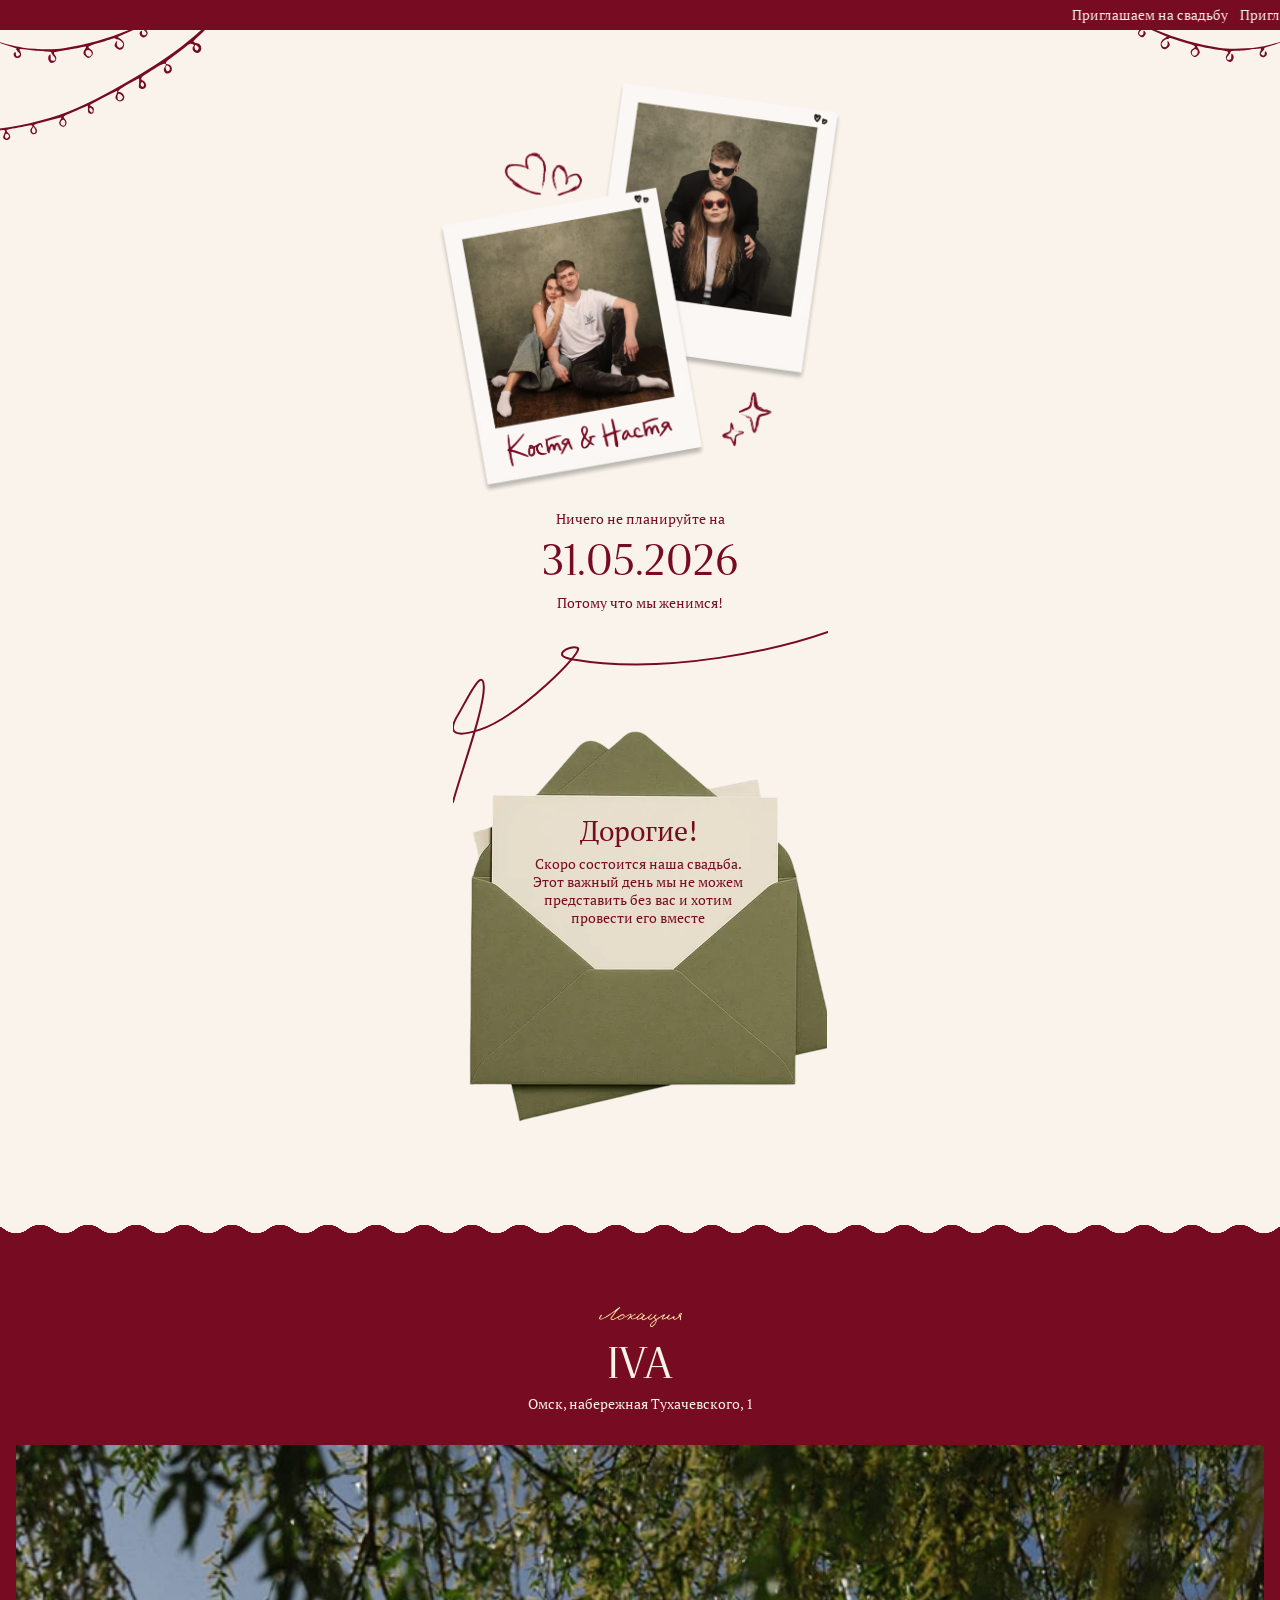
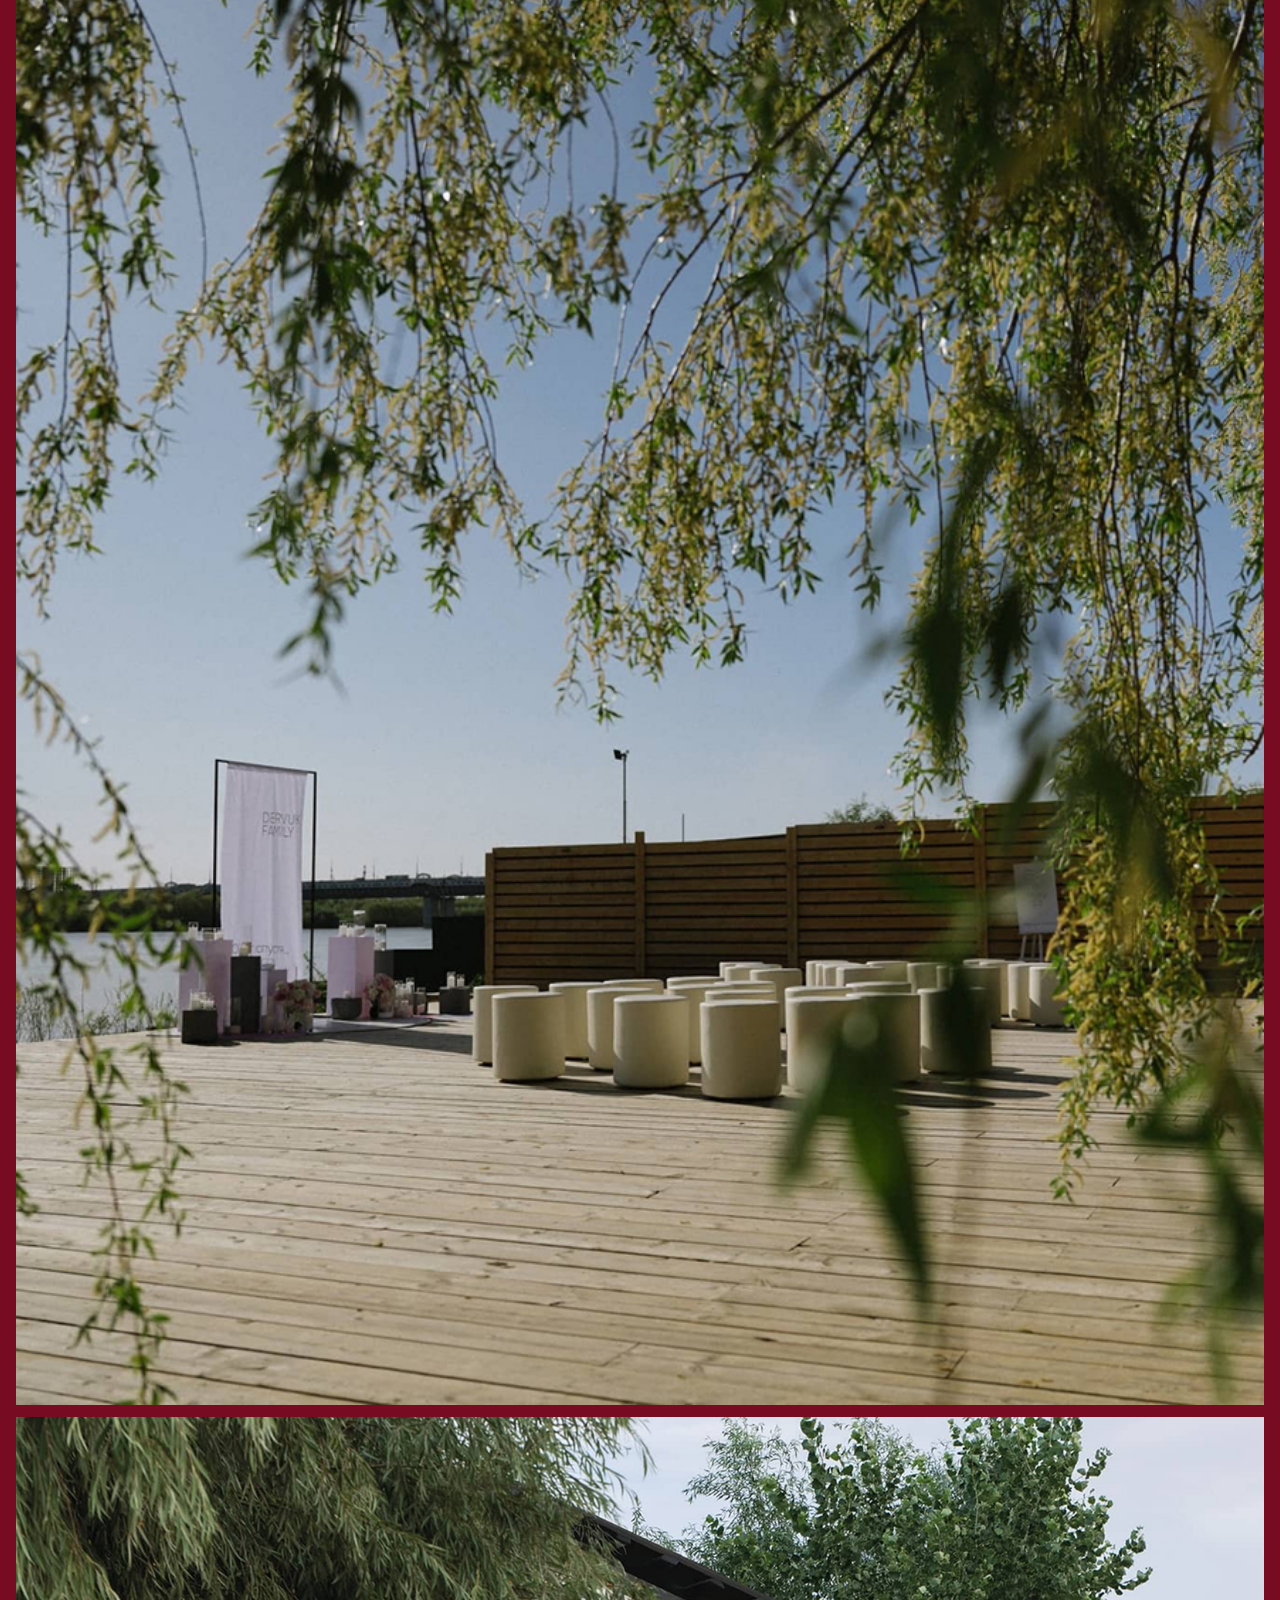
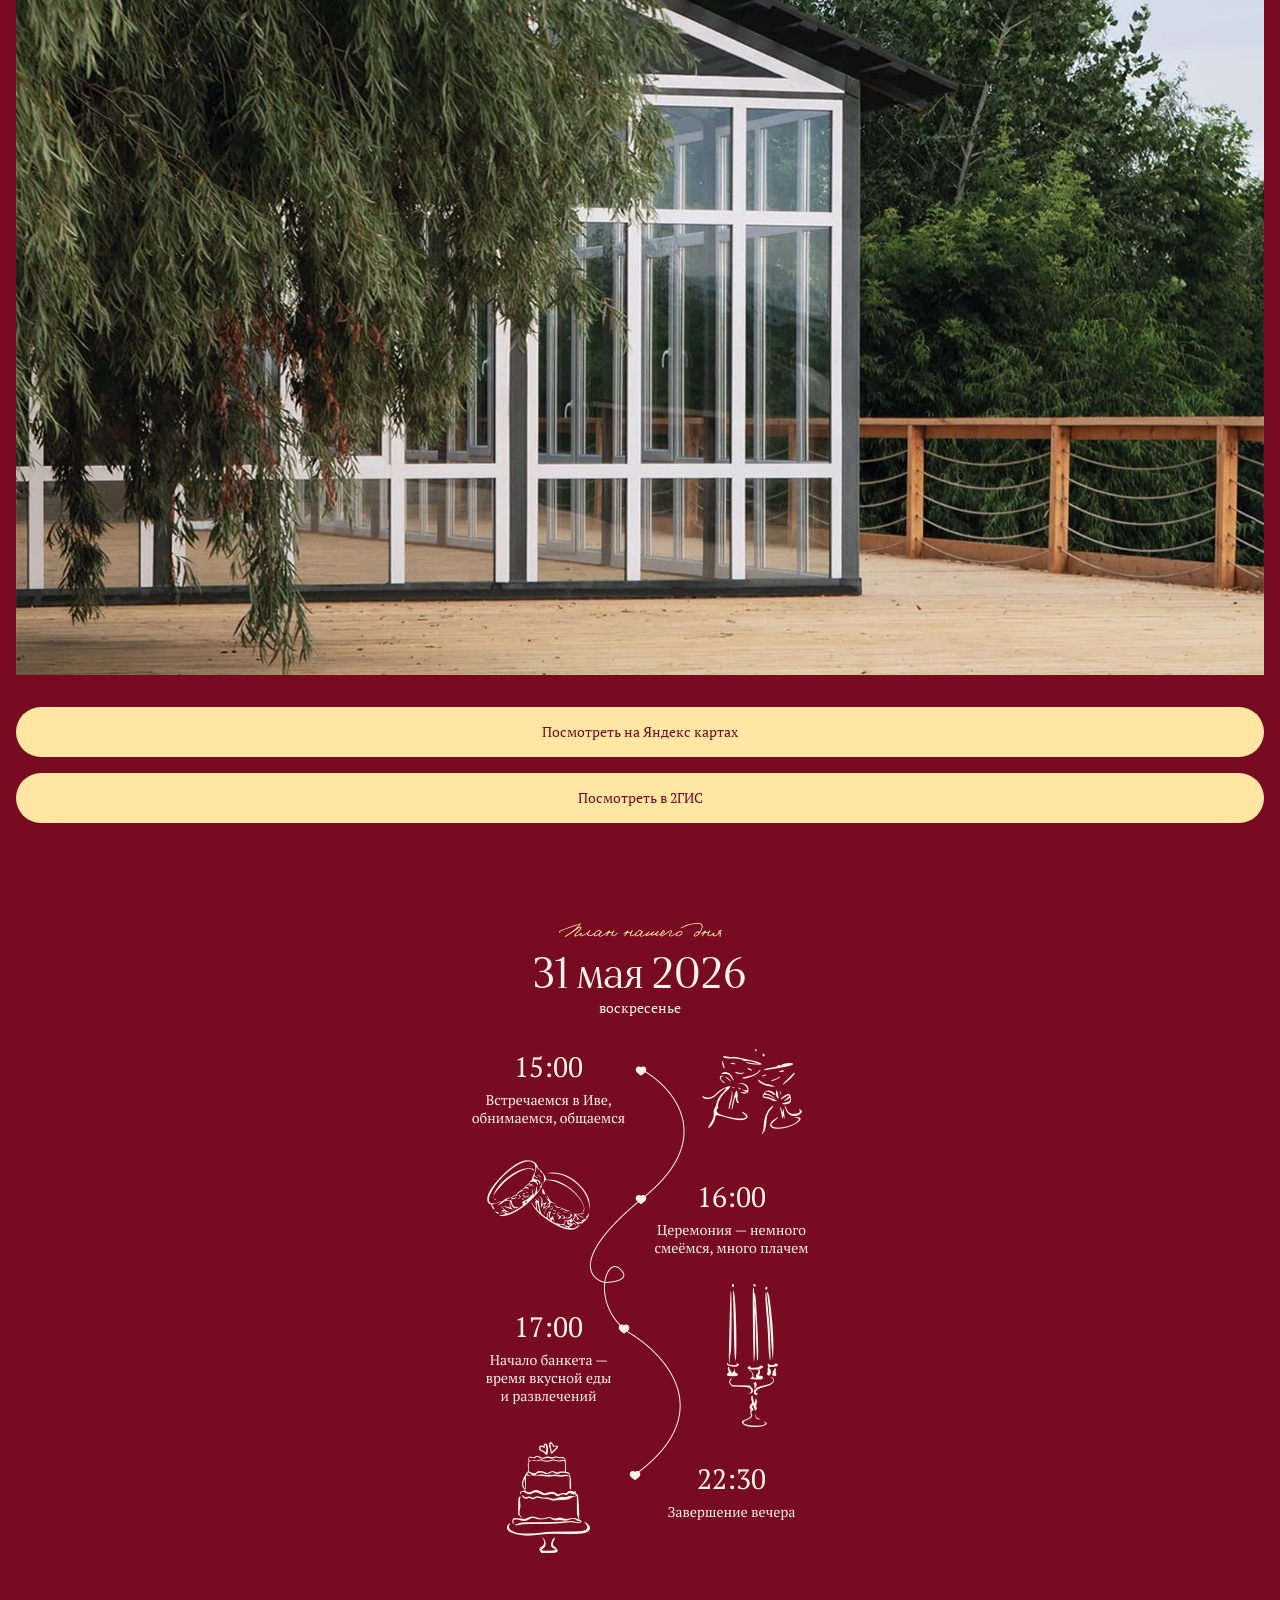
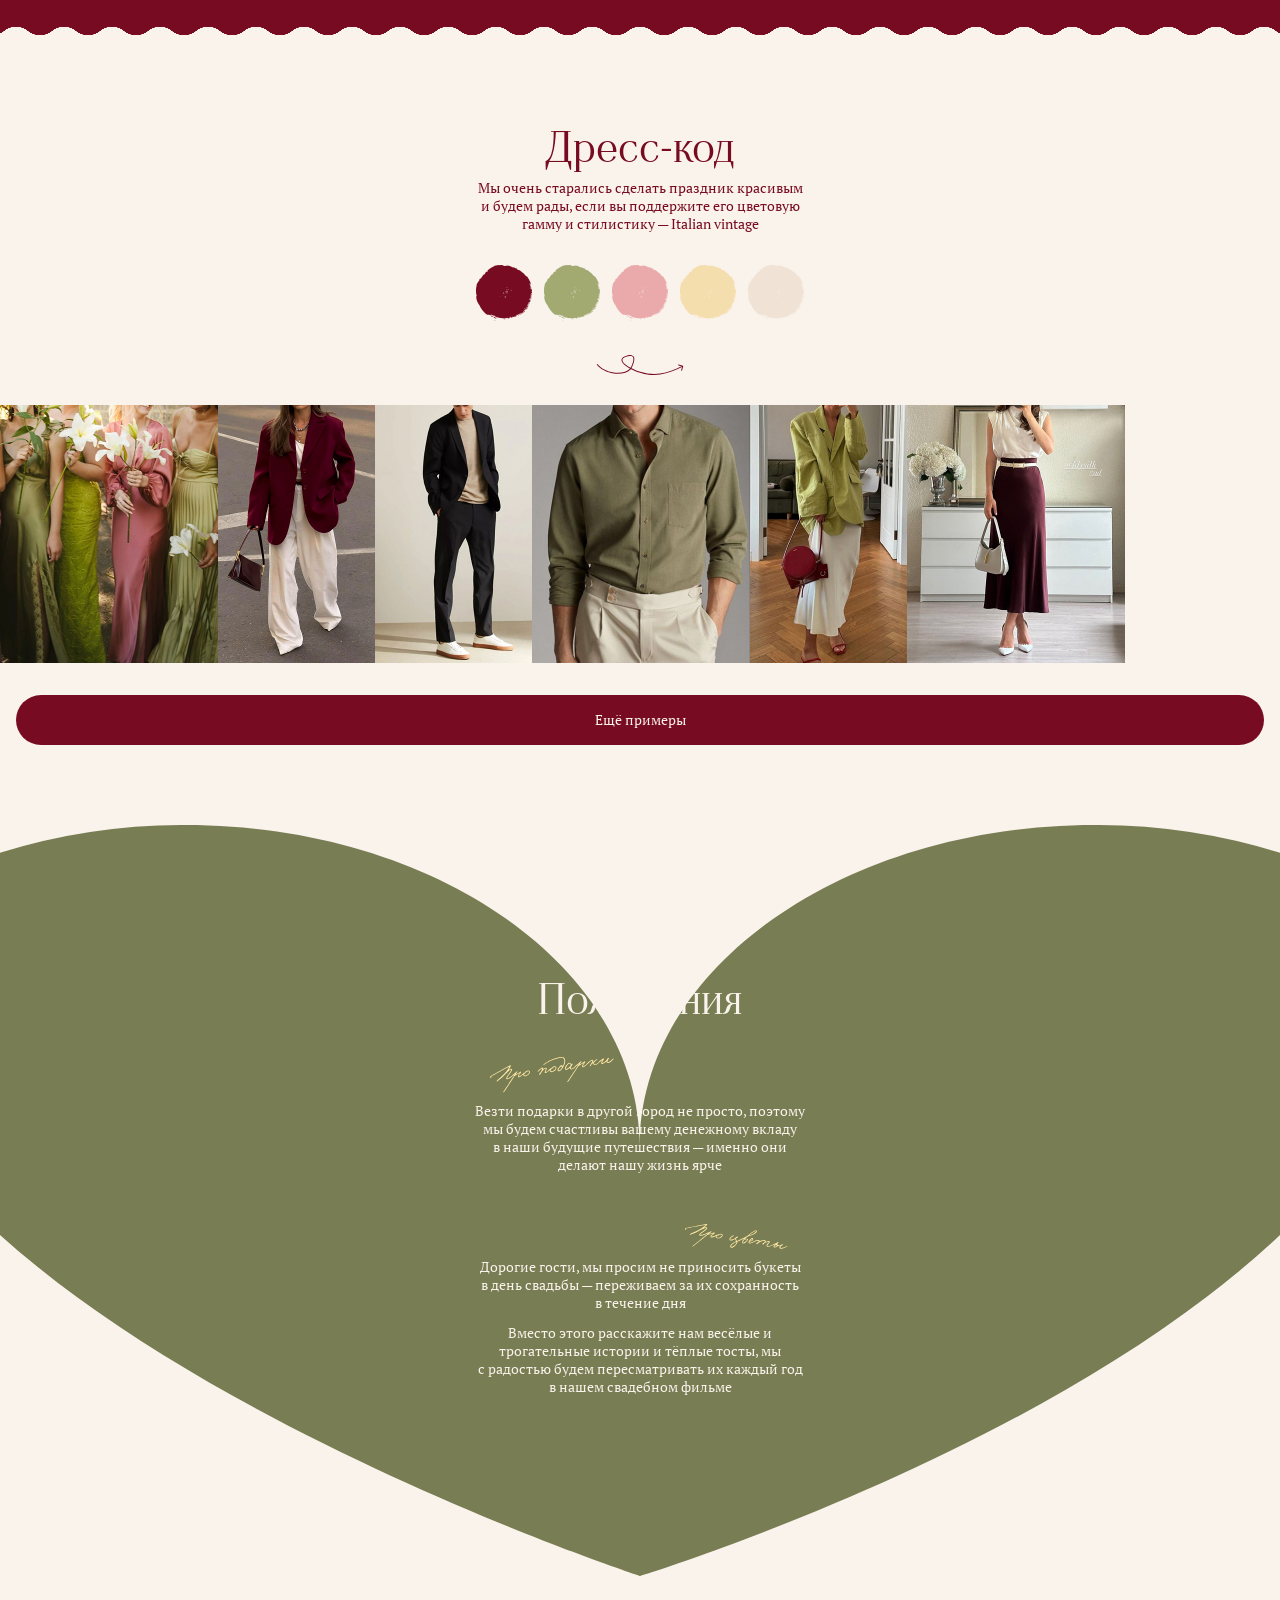
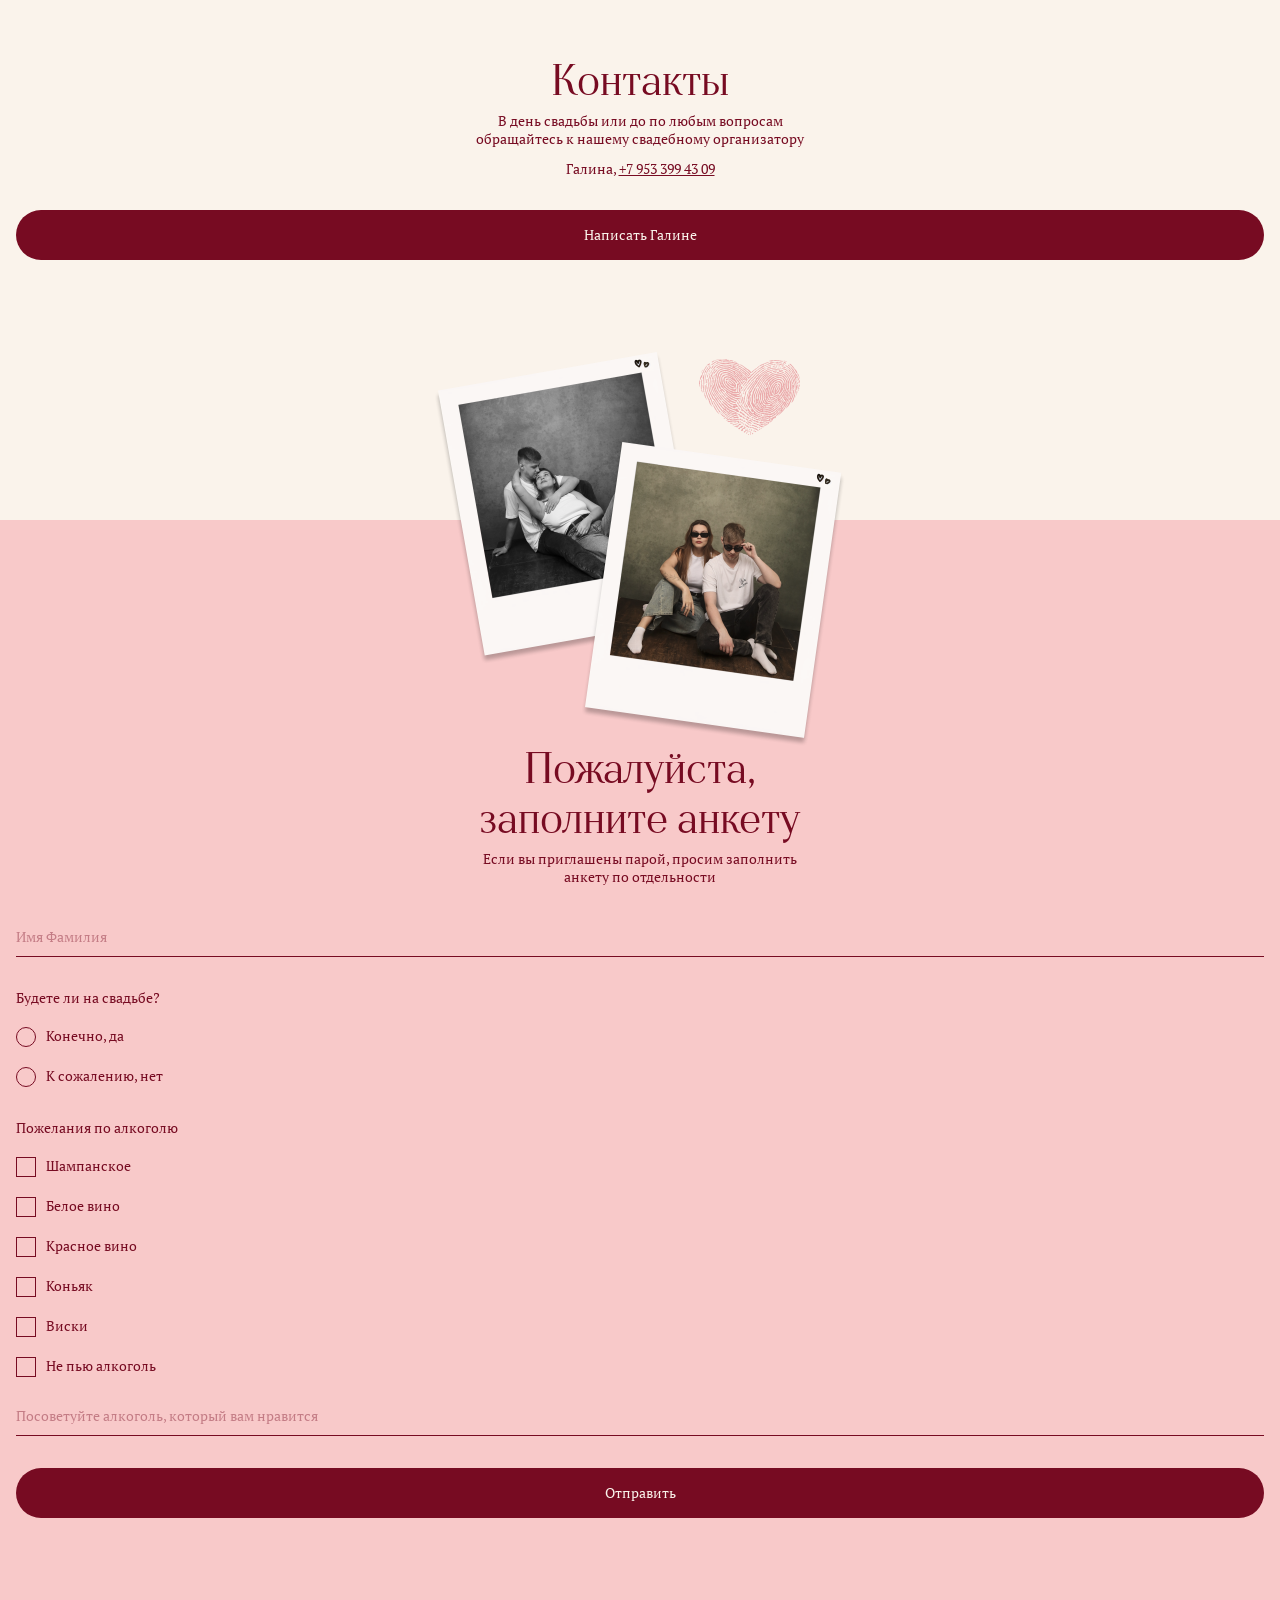
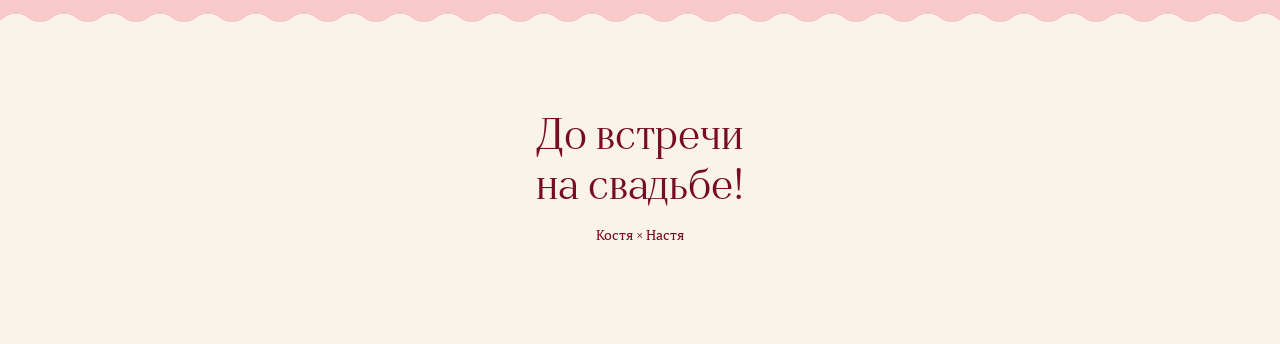
==== wedding-invitation.html @ 39d7a96e "feat(wedding): added mobile wedding invitation page" ====
<!DOCTYPE html>
<html lang="ru">
<head>
	<meta http-equiv="Content-Type" content="text/html; charset=utf-8" />
	<meta name="viewport" content="width=device-width, initial-scale=1.0, maximum-scale=1.0, user-scalable=0"/>
	<link rel="apple-touch-icon" href="static/favicons/favicon-apple.png">
	<link rel="preconnect" href="https://fonts.googleapis.com">
	<link rel="preconnect" href="https://fonts.gstatic.com" crossorigin>
	<link href="https://fonts.googleapis.com/css2?family=PT+Serif&display=swap" rel="stylesheet">
	<link rel="stylesheet" href="styles/wedding-invitation.css">
	<title>Приглашение на свадьбу Кости и Насти</title>
</head>
<body>
	<header class="header">
		<marquee class="header__ticker">
			<span>Приглашаем на свадьбу&nbsp;&nbsp;&nbsp;&nbsp;Приглашаем на свадьбу&nbsp;&nbsp;&nbsp;&nbsp;Приглашаем на свадьбу&nbsp;&nbsp;&nbsp;&nbsp;Приглашаем на свадьбу&nbsp;&nbsp;&nbsp;&nbsp;Приглашаем на свадьбу&nbsp;&nbsp;&nbsp;&nbsp;Приглашаем на свадьбу&nbsp;&nbsp;&nbsp;&nbsp;Приглашаем на свадьбу</span>
		</marquee>

		<div class="header__content-container">
			<img class="header__photos" src="static/wedding-invitation/header-photos.png" alt="Фотографии пары #1">

			<div class="header__event-date">
				<p>Ничего не планируйте на</p>
				<h1>31.05.2026</h1>
				<p>Потому что мы женимся!</p>
			</div>

			<div class="header__envelope">
				<div class="envelope__text">
					<h2>Дорогие!</h2>
					<p>
						Скоро состоится наша свадьба.<br>
						Этот важный день мы не можем<br>
						представить без вас и хотим<br>
						провести его вместе
					</p>
				</div>
			</div>
		</div>
	</header>

	<main>
		<div class="alternative-block">
			<section class="location">
				<div class="location__handwrite-title"></div>
				<h1>IVA</h1>
				<p>Омск, набережная Тухачевского, 1</p>
				<div class="location__photos">
					<img src="static/wedding-invitation/iva-0.jpg" alt="Вид на открытую часть локации">
					<img src="static/wedding-invitation/iva-1.jpg" alt="Вид на крытую часть локации">
				</div>

				<form
					class="location__action"
					method="get"
					target="_blank"
				>
					<button type="submit" formaction="https://yandex.ru/maps/-/CLdzFKZS">Посмотреть на Яндекс картах</button>
					<button type="submit" formaction="https://go.2gis.com/dUB4R">Посмотреть в 2ГИС</button>
				</form>
			</section>

			<section class="timeline">
				<div class="timeline__handwrite-title"></div>
				<h1>31 мая 2026</h1>
				<p>воскресенье</p>
				<img class="timeline__image" src="static/wedding-invitation/timeline-vertical.png" alt="План дня">
			</section>
		</div>

		<section class="dress-code">
			<h1>Дресс-код</h1>
			<p>
				Мы очень старались сделать праздник красивым<br>
				и будем рады, если вы поддержите его цветовую<br>
				гамму и стилистику — Italian vintage
			</p>
			<img class="dress-code__colors" src="static/wedding-invitation/dress-code-colors.png" alt="Цвета дресс-кода">
			<div class="dress-code__examples">
				<img class="dress-code__example" src="static/wedding-invitation/dresscode-0.jpg">
				<img class="dress-code__example" src="static/wedding-invitation/dresscode-1.jpg">
				<img class="dress-code__example" src="static/wedding-invitation/dresscode-2.jpg">
				<img class="dress-code__example" src="static/wedding-invitation/dresscode-3.jpg">
				<img class="dress-code__example" src="static/wedding-invitation/dresscode-4.jpg">
				<img class="dress-code__example" src="static/wedding-invitation/dresscode-5.jpg">
			</div>
			<form
				class="dress-code__action"
				method="get"
				target="_blank"
				action="https://pin.it/3sj5capD2"
			>
				<button type="submit">Ещё примеры</button>
			</form>
		</section>

		<section class="rule-set">
			<h1>Пожелания</h1>
			<div class="rule-set__rule rule-set__rule_gifts">
				<div class="rule-set__handwrite-title"></div>
				<p>
					Везти подарки в другой город не просто, поэтому<br>
					мы будем счастливы вашему денежному вкладу<br>
					в наши будущие путешествия — именно они<br>
					делают нашу жизнь ярче
				</p>
			</div>
			<div class="rule-set__rule rule-set__rule_flowers">
				<div class="rule-set__handwrite-title"></div>
				<p>
					Дорогие гости, мы просим не приносить букеты<br>
					в день свадьбы — переживаем за их сохранность<br>
					в течение дня
				</p>
				<p>
					Вместо этого расскажите нам весёлые и<br>
					трогательные истории и тёплые тосты, мы<br>
					с радостью будем пересматривать их каждый год<br>
					в нашем свадебном фильме
				</p>
			</div>
		</section>

		<section class="contacts">
			<h1>Контакты</h1>
			<p class="contacts__description">
				В день свадьбы или до по любым вопросам<br>
				обращайтесь к нашему свадебному организатору
			</p>
			<p class="contacts__phone">
				Галина, <a href="tel:+79533994309">+7 953 399 43 09</a>
			</p>
			<form
				class="contacts__action"
				method="get"
				target="_blank"
				action="https://t.me/timakovaorg"
			>
				<button type="submit">Написать Галине</button>
			</form>
		</section>

		
		<section class="survey">
			<div class="survey__block">
				<img class="survey__photos" src="static/wedding-invitation/survey-photos.png" alt="Фотографии пары #2">
	
				<h1>Пожалуйста,<br>заполните анкету</h1>
				<p class="survey__description">
					Если вы приглашены парой, просим заполнить<br>
					анкету по отдельности
				</p>

				<form
					class="survey__action"
					method="post"
					target="_blank"
					action="https://formhub.dev/io/fb8d68c0d91c0b178b36d0190e1a7c506973d2714e2d1"
				>
					<input name="name" type="text" placeholder="Имя Фамилия" />

					<div class="survey__form-section">
						<p>Будете ли на свадьбе?</p>
						<div class="survey__form-control">
							<input type="radio" name="will-go" id="will-go-yes" value="Да" />
							<label for="will-go-yes">Конечно, да</label>
						</div>
						<div class="survey__form-control">
							<input type="radio" name="will-go" id="will-go-no" value="Нет" />
							<label for="will-go-no">К сожалению, нет</label>
						</div>
					</div>

					<div class="survey__form-section">
						<p>Пожелания по алкоголю</p>
						<div class="survey__form-control">
							<input type="checkbox" name="alcohol-champagne" id="alco-request-champagne" value="true" />
							<label for="alco-request-champagne">Шампанское</label>
						</div>
						<div class="survey__form-control">
							<input type="checkbox" name="alcohol-white-wine" id="alco-request-white-wine" value="true" />
							<label for="alco-request-white-wine">Белое вино</label>
						</div>
						<div class="survey__form-control">
							<input type="checkbox" name="alcohol-red-wine" id="alco-request-red-wine" value="true" />
							<label for="alco-request-red-wine">Красное вино</label>
						</div>
						<div class="survey__form-control">
							<input type="checkbox" name="alcohol-cognac" id="alco-request-cognac" value="true" />
							<label for="alco-request-cognac">Коньяк</label>
						</div>
						<div class="survey__form-control">
							<input type="checkbox" name="alcohol-whiskey" id="alco-request-whiskey" value="true" />
							<label for="alco-request-whiskey">Виски</label>
						</div>
						<div class="survey__form-control">
							<input type="checkbox" name="alcohol-nothing" id="alco-request-nothing" value="true" />
							<label for="alco-request-nothing">Не пью алкоголь</label>
						</div>

						<input name="alcohol-another" type="text" placeholder="Посоветуйте алкоголь, который вам нравится" />
					</div>

					<div class="survey__form-section">
						<button type="submit">Отправить</button>
					</div>
				</form>
			</div>

			<div class="survey__wave"></div>
		</section>
	</main>

	<footer class="footer">
		<h1>До встречи<br>на свадьбе!</h1>
		<p class="footer__description">Костя × Настя</p>
	</footer>
</body>
</html>
---- styles/wedding-invitation.css ----
@font-face {
  font-family: 'Jun';
  src: url("../static/fonts/Jun/Jun_Regular.otf") format("opentype"),
}

:root {
  --color-background: #FAF3EB;
  --color-primary: #770B22;
  --color-secondary: #787D54;
  --color-tretiary: #F8C9C9;
  --color-button: #FFE7A3;

  --wave-mask-tiny:
    radial-gradient(19.21px at 50% 27px,#000 99%,#0000 101%) calc(50% - 24px) 0/48px 51% repeat-x,
    radial-gradient(19.21px at 50% -15px,#0000 99%,#000 101%) 50% 12px/48px calc(51% - 12px) repeat-x,
    radial-gradient(19.21px at 50% calc(100% - 27px),#000 99%,#0000 101%) calc(50% - 24px) 100%/48px 51% repeat-x,
    radial-gradient(19.21px at 50% calc(100% + 15px),#0000 99%,#000 101%) 50% calc(100% - 12px)/48px calc(51% - 12px) repeat-x;

  --wave-mask-tiny-bottom:
    radial-gradient(19.21px at 50% calc(100% - 27px),#000 99%,#0000 101%) calc(50% - 24px) 100%/48px 100%,
    radial-gradient(19.21px at 50% calc(100% + 15px),#0000 99%,#000 101%) 50% calc(100% - 12px)/48px 100% repeat-x;

  --wave-mask-huge:
    radial-gradient(56.23px at 50% 79.2px,#000 99%,#0000 101%) calc(50% - 72px) 0/144px 51% repeat-x,
    radial-gradient(56.23px at 50% -43.2px,#0000 99%,#000 101%) 50% 36px/144px calc(51% - 36px) repeat-x,
    radial-gradient(56.23px at 50% calc(100% - 79.2px),#000 99%,#0000 101%) calc(50% - 72px) 100%/144px 51% repeat-x,
    radial-gradient(56.23px at 50% calc(100% + 43.2px),#0000 99%,#000 101%) 50% calc(100% - 36px)/144px calc(51% - 36px) repeat-x;

  --wave-mask-huge-bottom:
    radial-gradient(56.23px at 50% calc(100% - 79.2px),#000 99%,#0000 101%) calc(50% - 72px) 100%/144px 100%,
    radial-gradient(56.23px at 50% calc(100% + 43.2px),#0000 99%,#000 101%) 50% calc(100% - 36px)/144px 100% repeat-x;
}

body {
  margin: 0;
  padding: 0;
  background-color: var(--color-background);
}

h1 {
  margin: 0;
  font-family: 'Jun', 'PT Serif', serif;
  font-size: 44px;
  font-weight: 400;
  line-height: 50px;
  text-align: center;
  color: var(--color-primary);
}

h2 {
  margin: 0;
  font-family: 'PT Serif', serif;
  font-size: 28px;
  font-weight: 400;
  line-height: 36px;
  color: var(--color-primary);
}

a, p, span, marquee, label {
  margin: 0;
  font-family: 'PT Serif', serif;
  font-size: 14px;
  font-weight: 400;
  line-height: 18px;
  color: var(--color-primary);
}

button {
  padding: 16px 20px;
  font-family: 'PT Serif', serif;
  font-size: 14px;
  font-weight: 400;
  line-height: 18px;
  color: var(--color-background);
  background-color: var(--color-primary);
  border-width: 0;
  border-radius: 25px;
  cursor: pointer;
}

input[type="text"] {
  font-family: 'PT Serif', serif;
  font-size: 14px;
  font-weight: 400;
  line-height: 18px;
  color: var(--color-primary);
  background-color: transparent;
  border: none;
  border-bottom: 1px solid var(--color-primary);
  padding: 10px 0;
}

input[type="text"]::placeholder {
  color: var(--color-primary);
  opacity: 0.4;
}

input[type="text"]:focus-visible {
  outline: none;
}

input[type="radio"],
input[type="checkbox"] {
  position: relative;
  width: 20px;
  height: 20px;
  margin: 0;
  appearance: none;
}

input[type="radio"]::before {
  content: '';
  position: absolute;
  top: 0;
  left: 0;
  width: 20px;
  height: 20px;
  border: 1px solid var(--color-primary);
  border-radius: 10px;
  box-sizing: border-box;
}

input[type="radio"]::after {
  content: '';
  position: absolute;
  top: 4px;
  left: 4px;
  width: 12px;
  height: 12px;
  border-radius: 6px;
  box-sizing: border-box;
  background-color: var(--color-primary);
  opacity: 0;
  transition: 0.5s;
}

input[type="checkbox"]::before {
  content: '';
  position: absolute;
  top: 0;
  left: 0;
  width: 20px;
  height: 20px;
  border: 1px solid var(--color-primary);
  box-sizing: border-box;
}

input[type="checkbox"]::after {
  content: '';
  position: absolute;
  top: 0;
  left: 0;
  width: 20px;
  height: 20px;
  box-sizing: border-box;
  background-image: url('../static/wedding-invitation/checkbox.svg');
  background-size: contain;
  background-repeat: no-repeat;
  opacity: 0;
  transition: 0.5s;
}

input[type="radio"]:checked::after,
input[type="checkbox"]:checked::after {
  opacity: 1;
}

.header__ticker {
  padding: 6px 0;
  color: var(--color-background);
  background-color: var(--color-primary);
}

.header__ticker span {
  color: var(--color-background);
}

.header__content-container {
  margin: -4px 0 90px;
  position: relative;
  display: flex;
  flex-direction: column;
  background-image: url('../static/wedding-invitation/cherkash-small.svg');
  background-repeat: no-repeat;
  background-position-x: center;
  background-position-y: 65%;
  overflow: hidden;
}

.header__content-container::before {
  content: '';
  position: absolute;
  width: 205px;
  height: 110px;
  top: 0;
  left: 0;
  background-image: url('../static/wedding-invitation/left-lights-stripe.svg');
}

.header__content-container::after {
  position: absolute;
  content: '';
  width: 142px;
  height: 32px;
  top: 0;
  right: 0;
  background-image: url('../static/wedding-invitation/right-lights-stripe.svg');
}

.header__photos {
  position: absolute;
  top: 52px;
  left: 50%;
  transform: translate(-50%, 0);
  width: 405px;
  height: 412px;
}

.header__event-date {
  margin: 480px auto 0;
  display: flex;
  flex-direction: column;
  row-gap: 8px;
  text-align: center;
}

.header__envelope {
  margin: 115px auto 0;
  width: 100%;
  height: 400px;
  min-width: 374px;
  background-image: url('../static/wedding-invitation/envelope.png');
  background-repeat: no-repeat;
  background-position: center;
  background-size: contain;
}

.envelope__text {
  margin: 86px 4px 0 0;
  display: flex;
  flex-direction: column;
  row-gap: 6px;
  text-align: center;
}

.alternative-block {
  mask: var(--wave-mask-tiny);
  -webkit-mask: var(--wave-mask-tiny);
}

.location {
  display: flex;
  flex-direction: column;
  align-items: center;
  padding: 90px 16px 50px;
  background-color: var(--color-primary);
}

.location__handwrite-title {
  margin: 0 auto 12px;
  width: 83px;
  height: 20px;
  background-image: url('../static/wedding-invitation/handwrite-location.svg');
}

.location__photos {
  margin: 32px auto 0;
  display: flex;
  flex-direction: column;
  row-gap: 12px;
  width: 100%;
}

.location__action {
  margin: 32px 0 0;
  display: flex;
  flex-direction: column;
  align-items: stretch;
  align-self: stretch;
  row-gap: 16px;
}

.location__action button {
  color: var(--color-primary);
  background-color: var(--color-button);
}

.timeline {
  display: flex;
  flex-direction: column;
  align-items: center;
  padding: 50px 16px 90px;
  background-color: var(--color-primary);
}

.timeline__handwrite-title {
  margin: 0 auto 12px;
  width: 163px;
  height: 14px;
  background-image: url('../static/wedding-invitation/handwrite-timeline.svg');
}

.timeline__image {
  margin: 32px auto 0;
  width: 100%;
  max-width: 343px;
}

.dress-code {
  display: flex;
  flex-direction: column;
  align-items: center;
  text-align: center;
  padding: 80px 0;

  background-image: url('../static/wedding-invitation/cherkash-arrow.svg');
  background-repeat: no-repeat;
  background-size: 90px 20px;
  background-position: center 41%;
  animation: cherkash-arrow-move 0.7s infinite linear alternate;

  overflow: hidden;
}

@keyframes cherkash-arrow-move {
  0% {
    background-position: 45% 41%;
  }
  100% {
    background-position: 55% 41%;
  }
}

.dress-code__colors {
  margin: 32px auto 0;
  width: 328px;
  height: 56px;
}

.dress-code__examples {
  margin: 84px auto 0;
  display: flex;
  width: 100%;
  overflow: auto hidden;
}

.dress-code__example {
  flex-shrink: 0;
  height: 258px;
}

.dress-code__action {
  margin: 32px 16px 0;
  display: flex;
  flex-direction: column;
  align-items: stretch;
  align-self: stretch;
  cursor: pointer;
}

.location p,
.timaline p,
.dress-code p {
  margin-top: 6px;
}

.rule-set {
  padding: 150px 16px 180px;
  display: flex;
  flex-direction: column;
  align-items: center;
  text-align: center;
  background-color: var(--color-secondary);

  mask:
    linear-gradient(#000 0 0) exclude,
    url('../static/wedding-invitation/mask-heart-top.svg') top/contain no-repeat exclude,
    url('../static/wedding-invitation/mask-heart-bottom.svg') bottom/contain no-repeat exclude;
}

.alternative-block h1,
.alternative-block h2,
.alternative-block p,
.alternative-block span,
.rule-set h1,
.rule-set h2,
.rule-set p,
.rule-set span {
  color: var(--color-background);
}

.rule-set__rule {
  display: flex;
  flex-direction: column;
}

.rule-set__rule_gifts {
  margin-top: 32px;
}

.rule-set__rule_gifts .rule-set__handwrite-title {
  width: 124px;
  height: 36px;
  margin: 0 0 9px 15px;
  background-image: url('../static/wedding-invitation/handwrite-gifts-rules.svg');
}

.rule-set__rule_flowers {
  margin-top: 50px;
}

.rule-set__rule_flowers .rule-set__handwrite-title {
  width: 103px;
  height: 25px;
  margin: 0 15px 9px 0;
  align-self: flex-end;
  background-image: url('../static/wedding-invitation/handwrite-flowers-rules.svg');
}

.rule-set__rule_flowers p:not(:first-of-type) {
  margin-top: 12px;
}

.contacts {
  display: flex;
  flex-direction: column;
  align-items: center;
  padding: 80px 16px 260px;
}

.contacts__description {
  margin: 6px 0 0;
  text-align: center;
}

.contacts__phone {
  margin: 12px 0 0;
}

.contacts__action {
  margin: 32px 0 0;
  display: flex;
  flex-direction: column;
  align-items: stretch;
  align-self: stretch;
}

.photos-before-survey {
  position: relative;
}

.survey__block {
  position: relative;
  display: flex;
  flex-direction: column;
  align-items: center;
  padding: 224px 16px 82px;
  background-color: var(--color-tretiary);
  overflow-x: clip;
}

.survey__wave {
  height: 30px;
  background-color: var(--color-tretiary);
  mask: var(--wave-mask-tiny-bottom);
  -webkit-mask: var(--wave-mask-tiny-bottom);
}

.survey__photos {
  position: absolute;
  top: -178px;
  left: 50%;
  transform: translate(-50%, 0);
  width: 414px;
  height: 413px;
}

.survey__description {
  margin: 6px 0 0;
  text-align: center;
}

.survey__form-section {
  margin: 32px 0 0;
  display: flex;
  flex-direction: column;
  row-gap: 20px;
}

.survey__form-control {
  display: flex;
  flex-direction: row;
  column-gap: 10px;
}

.survey__action {
  margin: 32px 0 0;
  display: flex;
  flex-direction: column;
  align-items: stretch;
  align-self: stretch;
}

.footer {
  display: flex;
  flex-direction: column;
  align-items: center;
  padding: 80px 16px 100px;
}

.footer__description {
  margin: 16px 0 0;
}
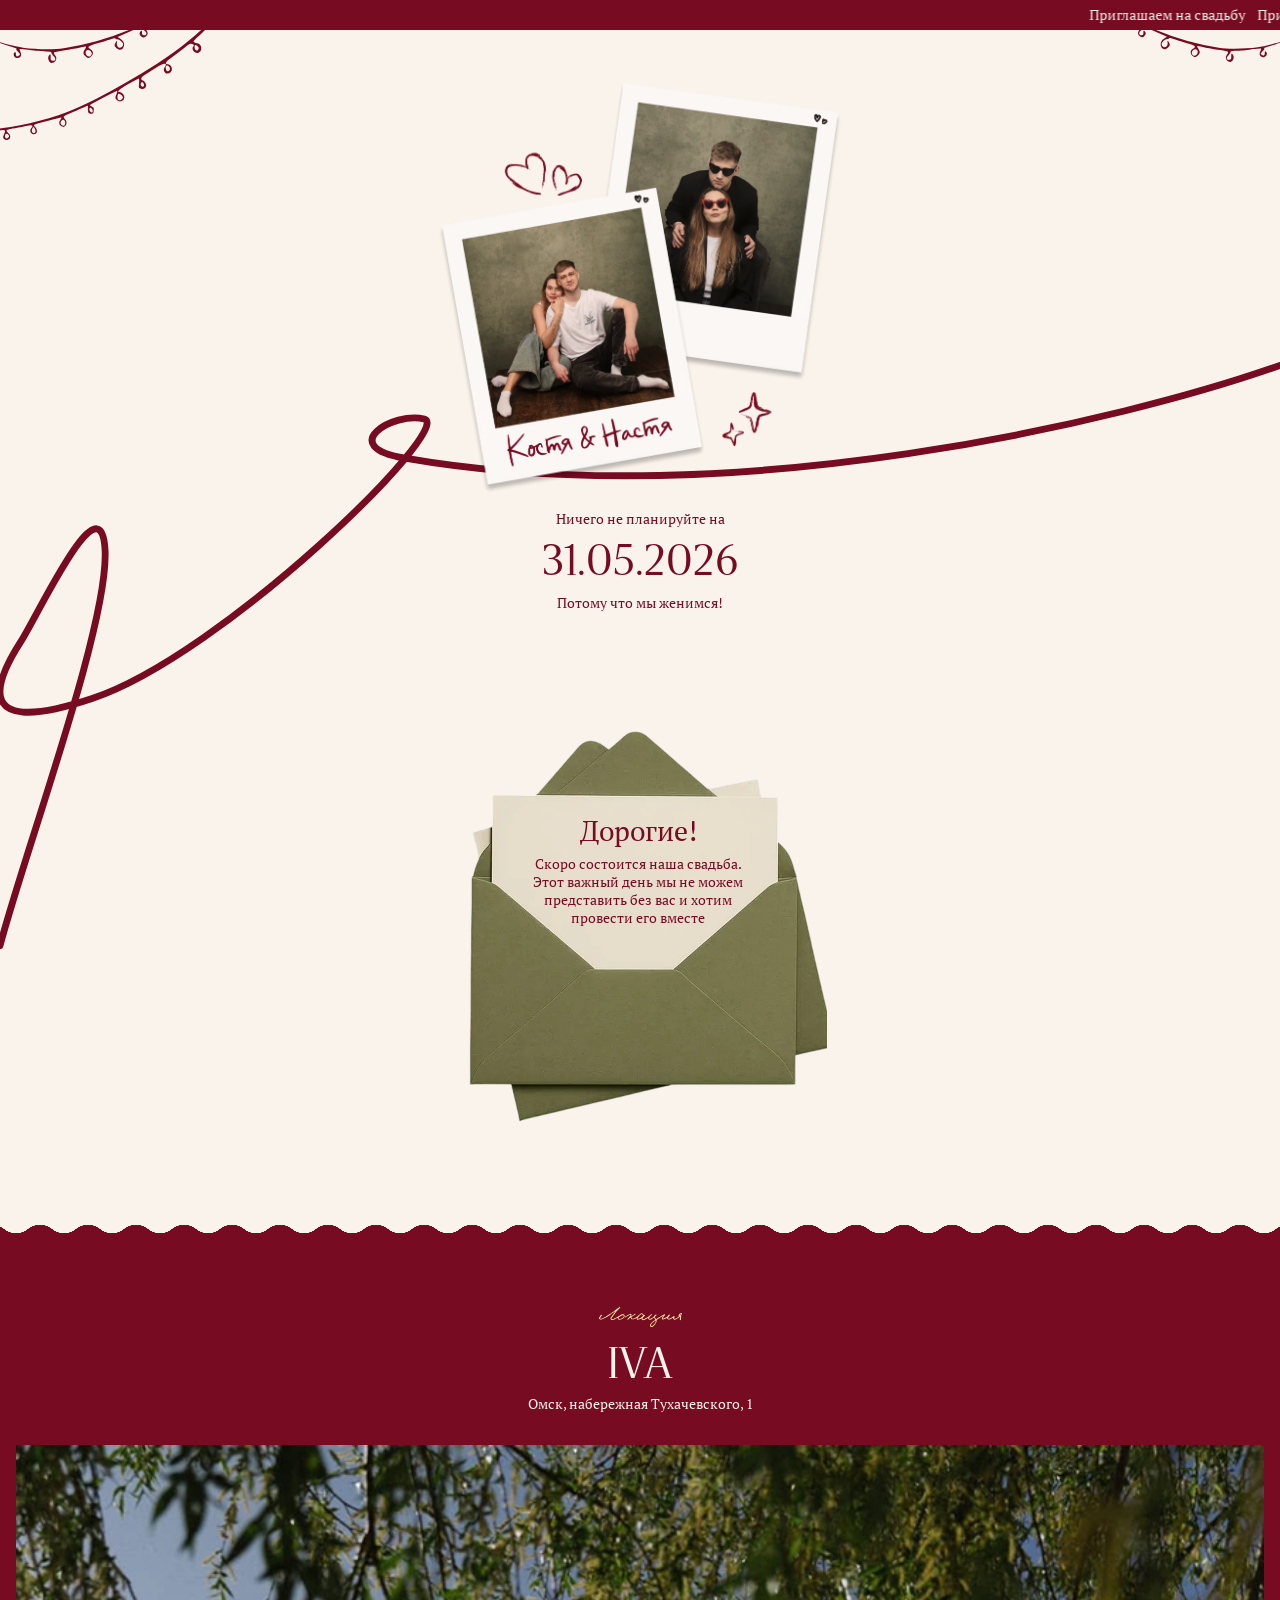
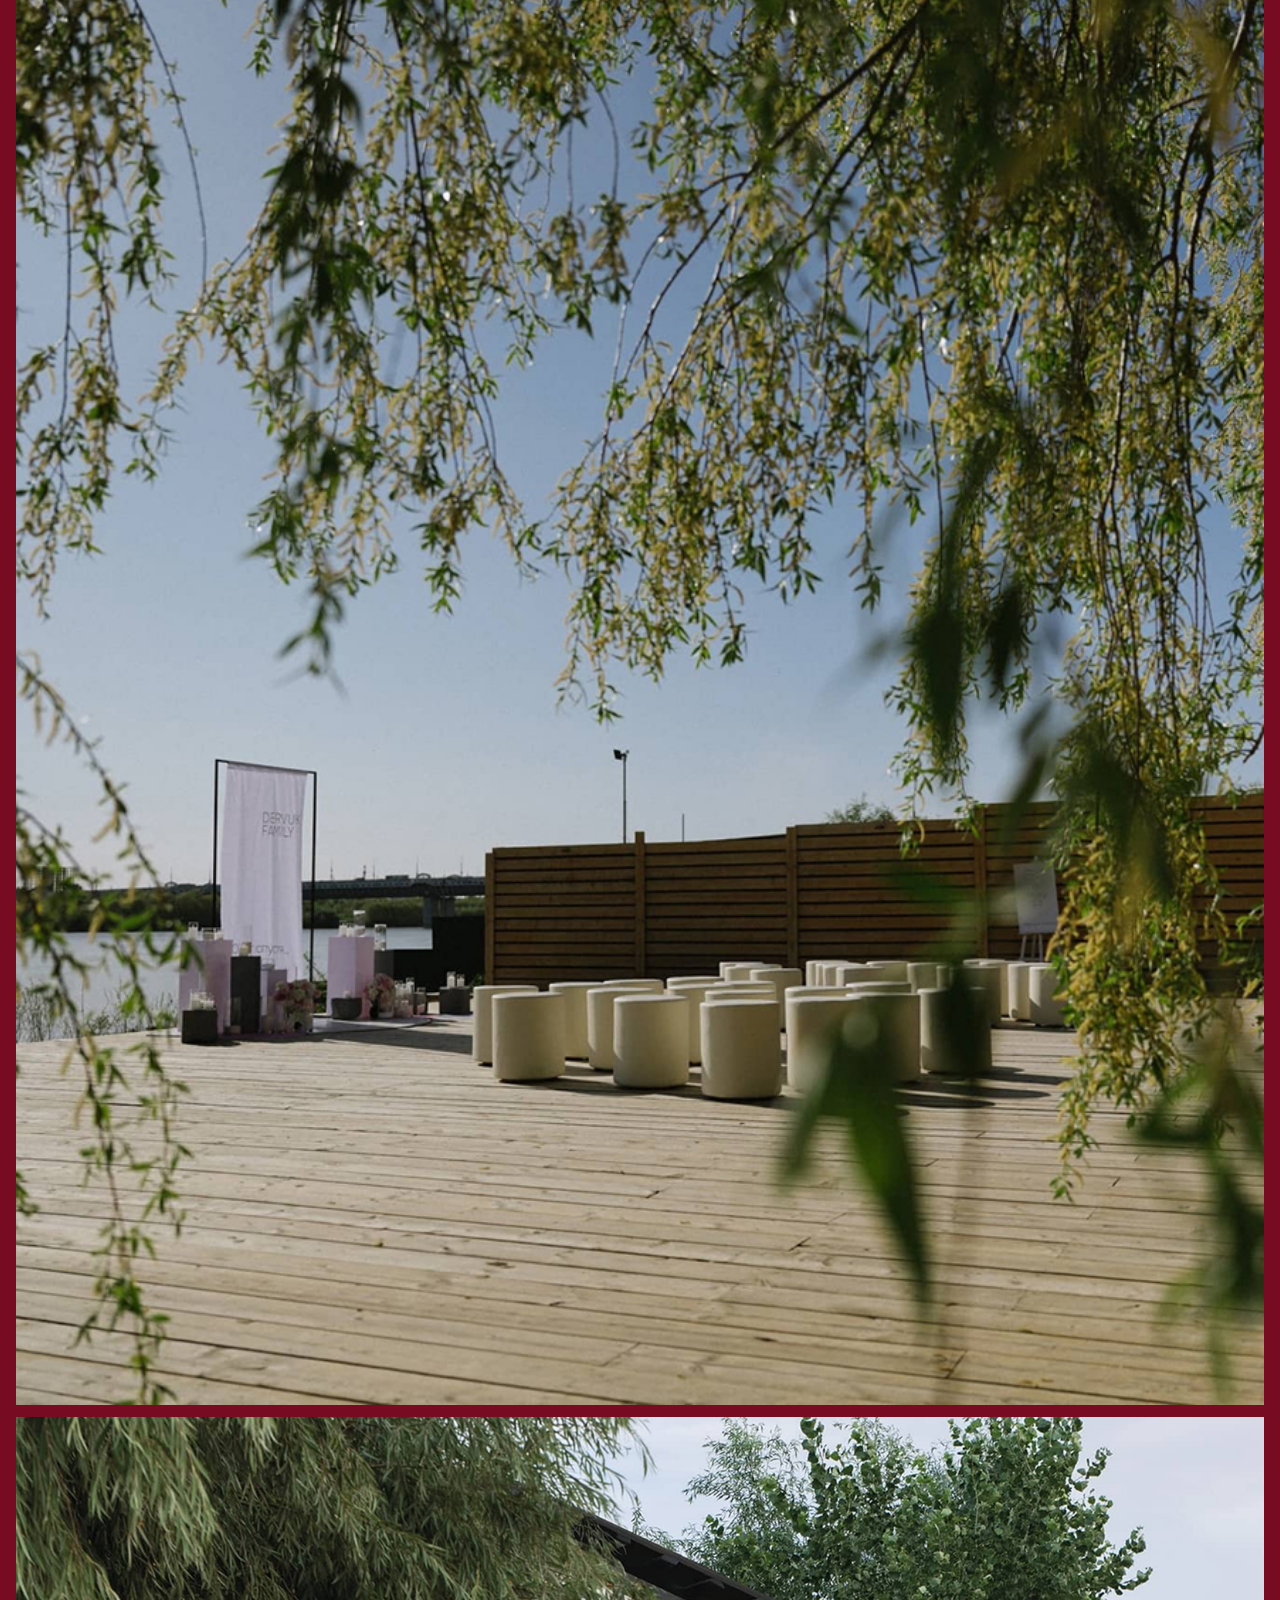
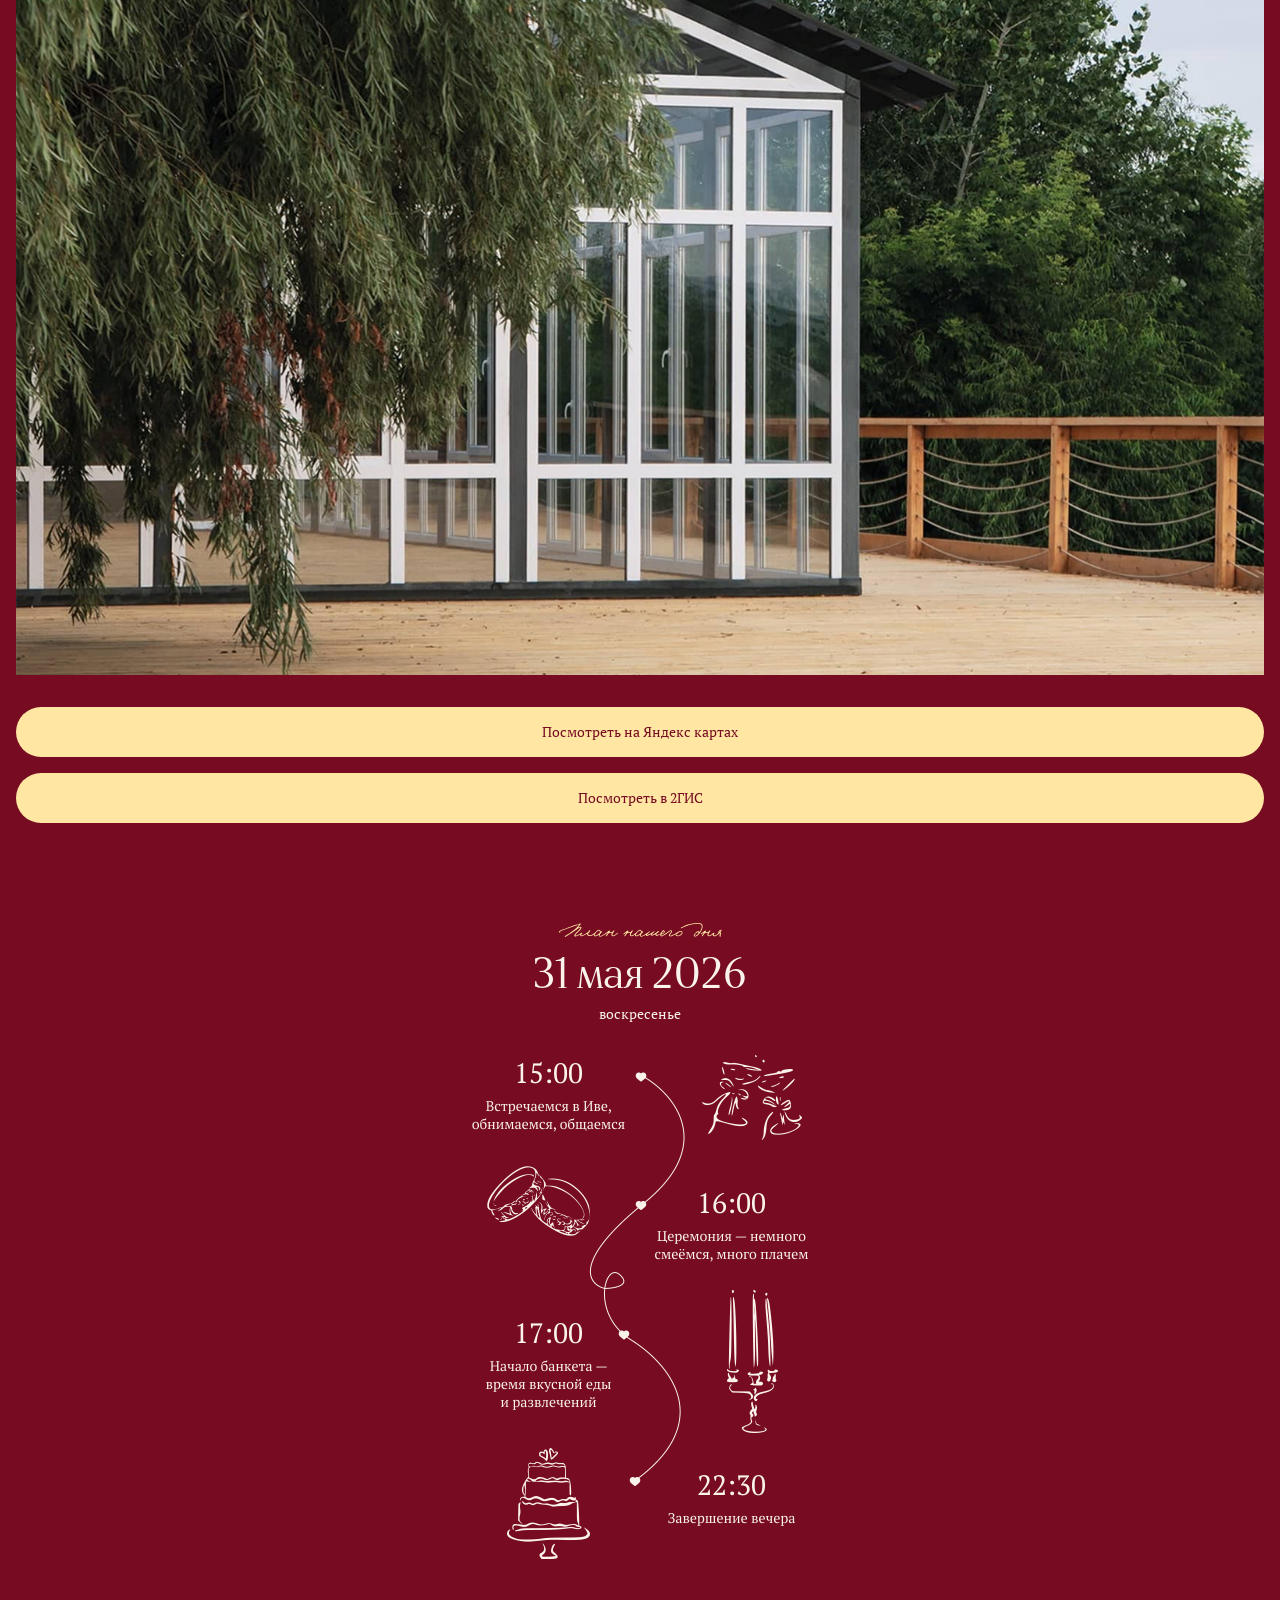
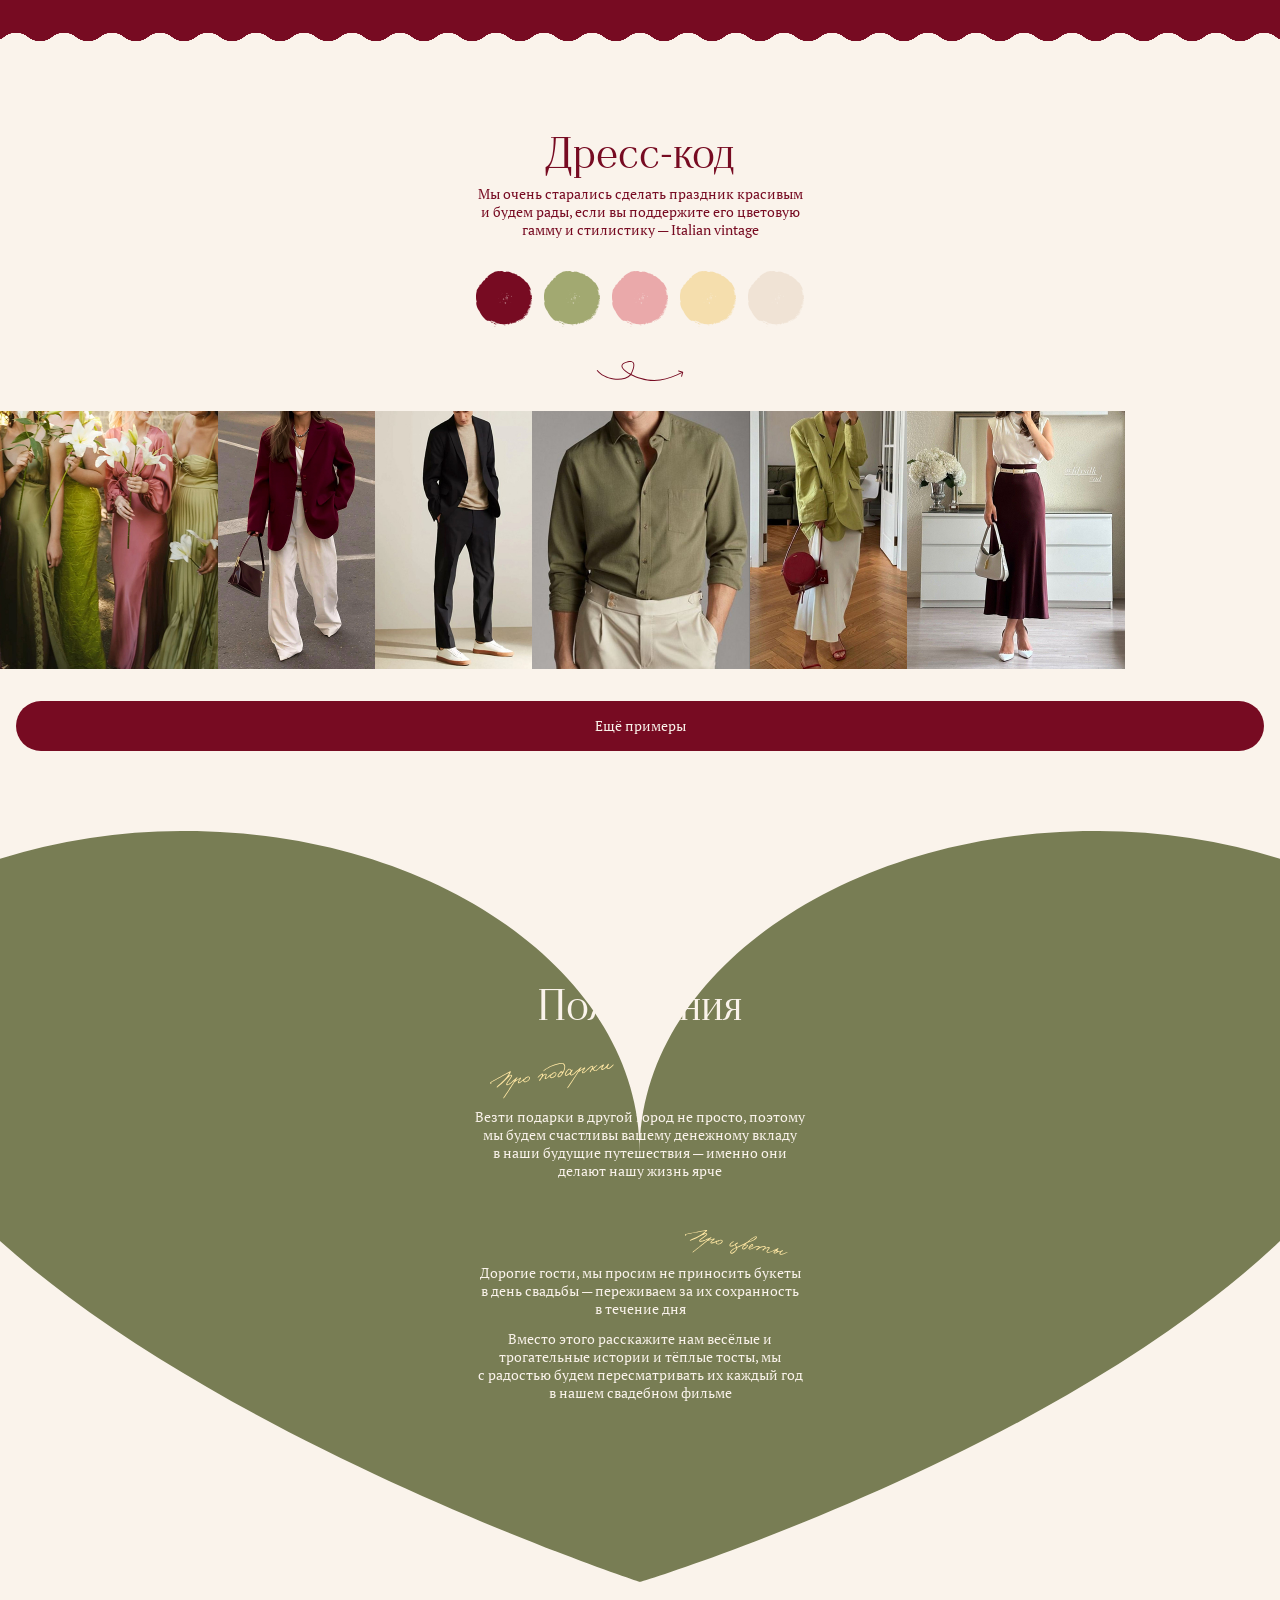
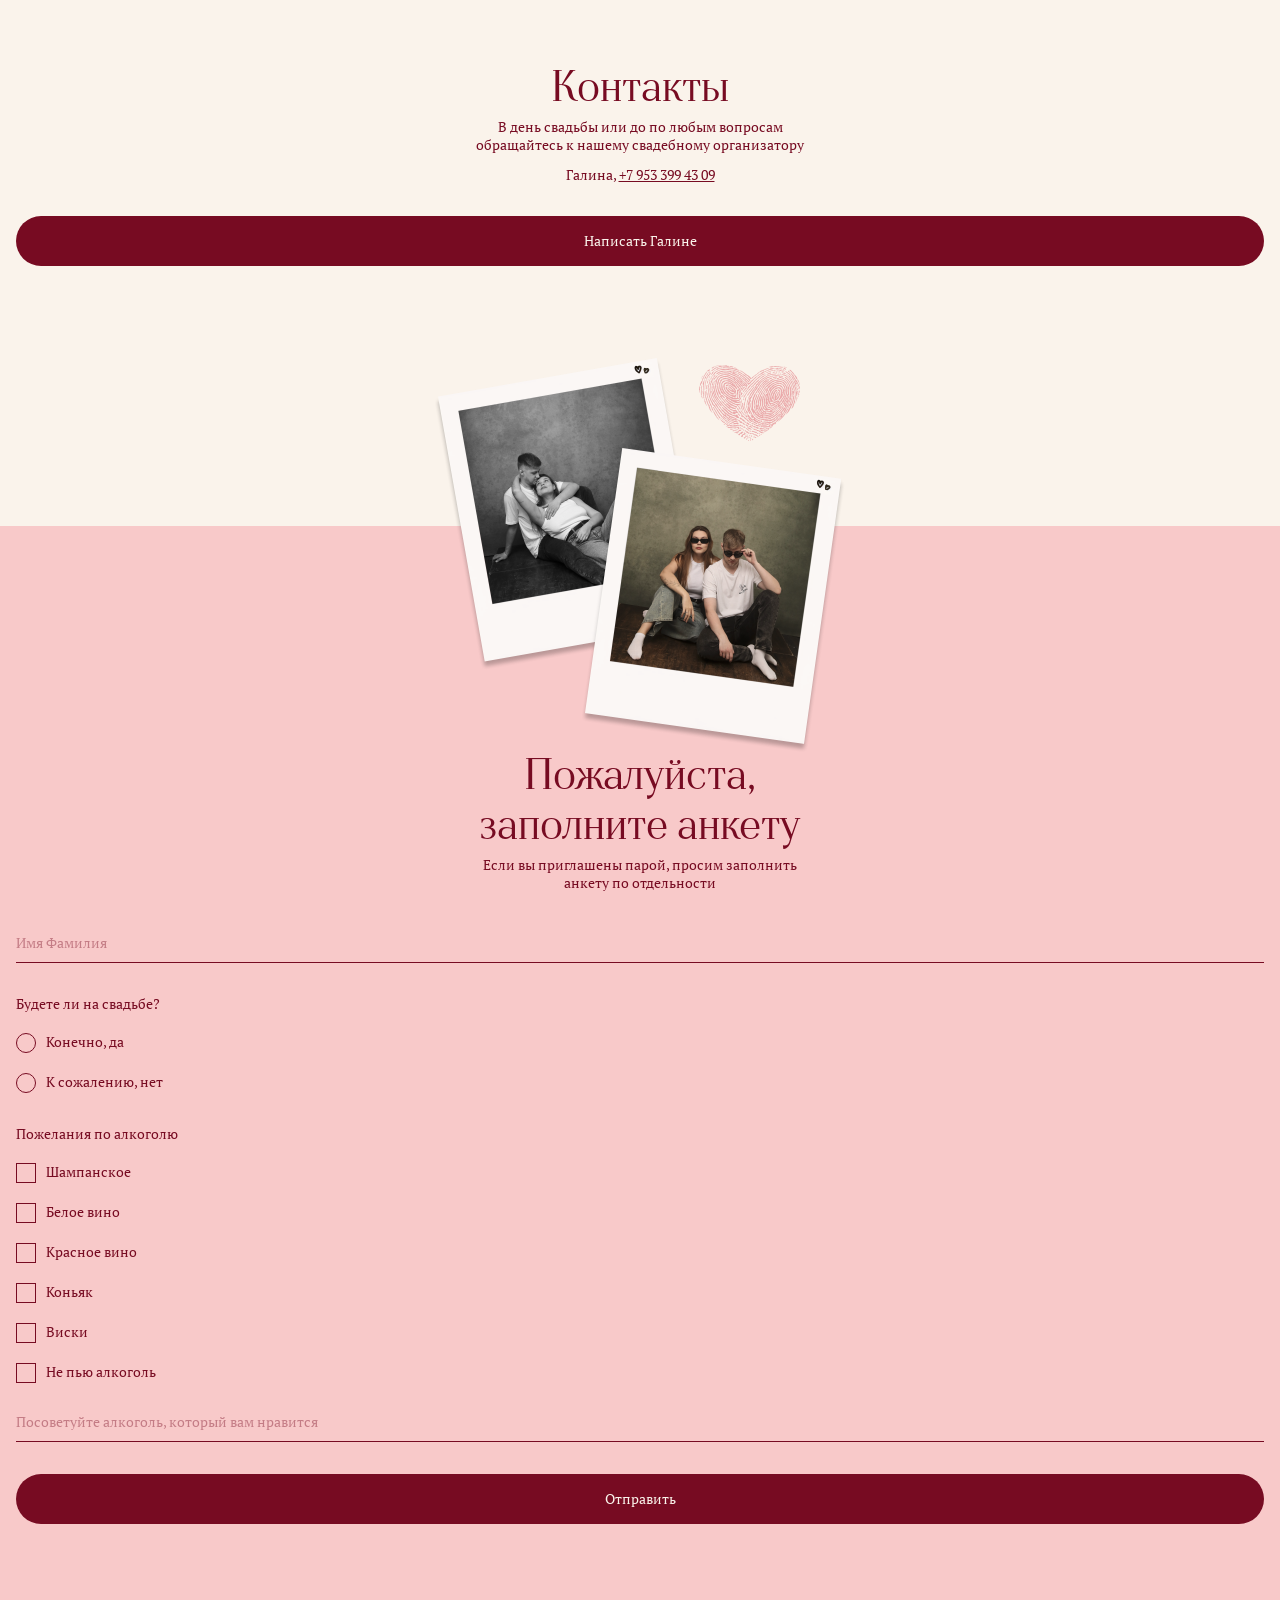
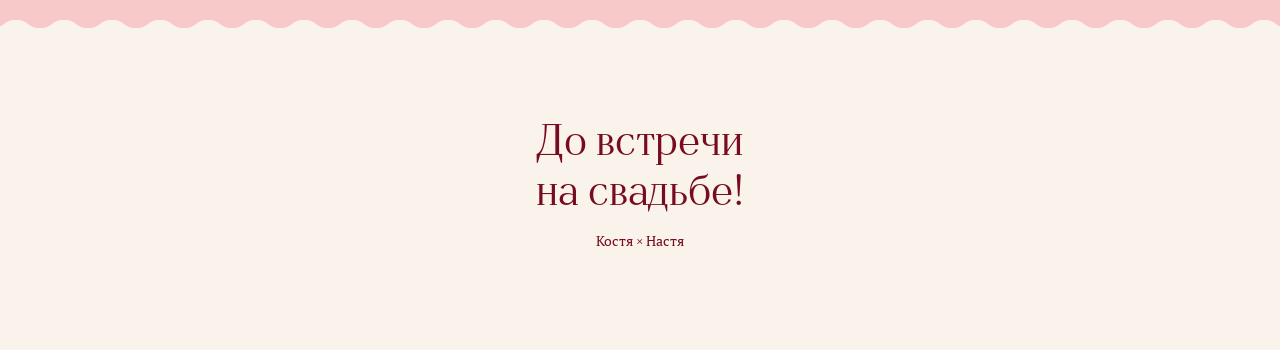
==== commit c1ba789c: "feat(wedding): added survey success page" ====
--- a/wedding-invitation.html
+++ b/wedding-invitation.html
@@ -140,11 +140,10 @@
 			</form>
 		</section>
 
-		
-		<section class="survey">
+		<section id="survey" class="survey">
 			<div class="survey__block">
 				<img class="survey__photos" src="static/wedding-invitation/survey-photos.png" alt="Фотографии пары #2">
-	
+
 				<h1>Пожалуйста,<br>заполните анкету</h1>
 				<p class="survey__description">
 					Если вы приглашены парой, просим заполнить<br>
@@ -201,6 +200,8 @@
 						<input name="alcohol-another" type="text" placeholder="Посоветуйте алкоголь, который вам нравится" />
 					</div>
 
+					<input type="hidden" name="redirect-to" value="https://kvorlik.github.io/wedding-invitation-success.html">
+
 					<div class="survey__form-section">
 						<button type="submit">Отправить</button>
 					</div>
--- a/styles/wedding-invitation.css
+++ b/styles/wedding-invitation.css
@@ -182,7 +182,7 @@
   flex-direction: column;
   background-image: url('../static/wedding-invitation/cherkash-small.svg');
   background-repeat: no-repeat;
-  background-position-x: center;
+  background-size: contain;
   background-position-y: 65%;
   overflow: hidden;
 }
@@ -359,7 +359,7 @@
 }
 
 .location p,
-.timaline p,
+.timeline p,
 .dress-code p {
   margin-top: 6px;
 }
@@ -445,10 +445,6 @@
   align-self: stretch;
 }
 
-.photos-before-survey {
-  position: relative;
-}
-
 .survey__block {
   position: relative;
   display: flex;
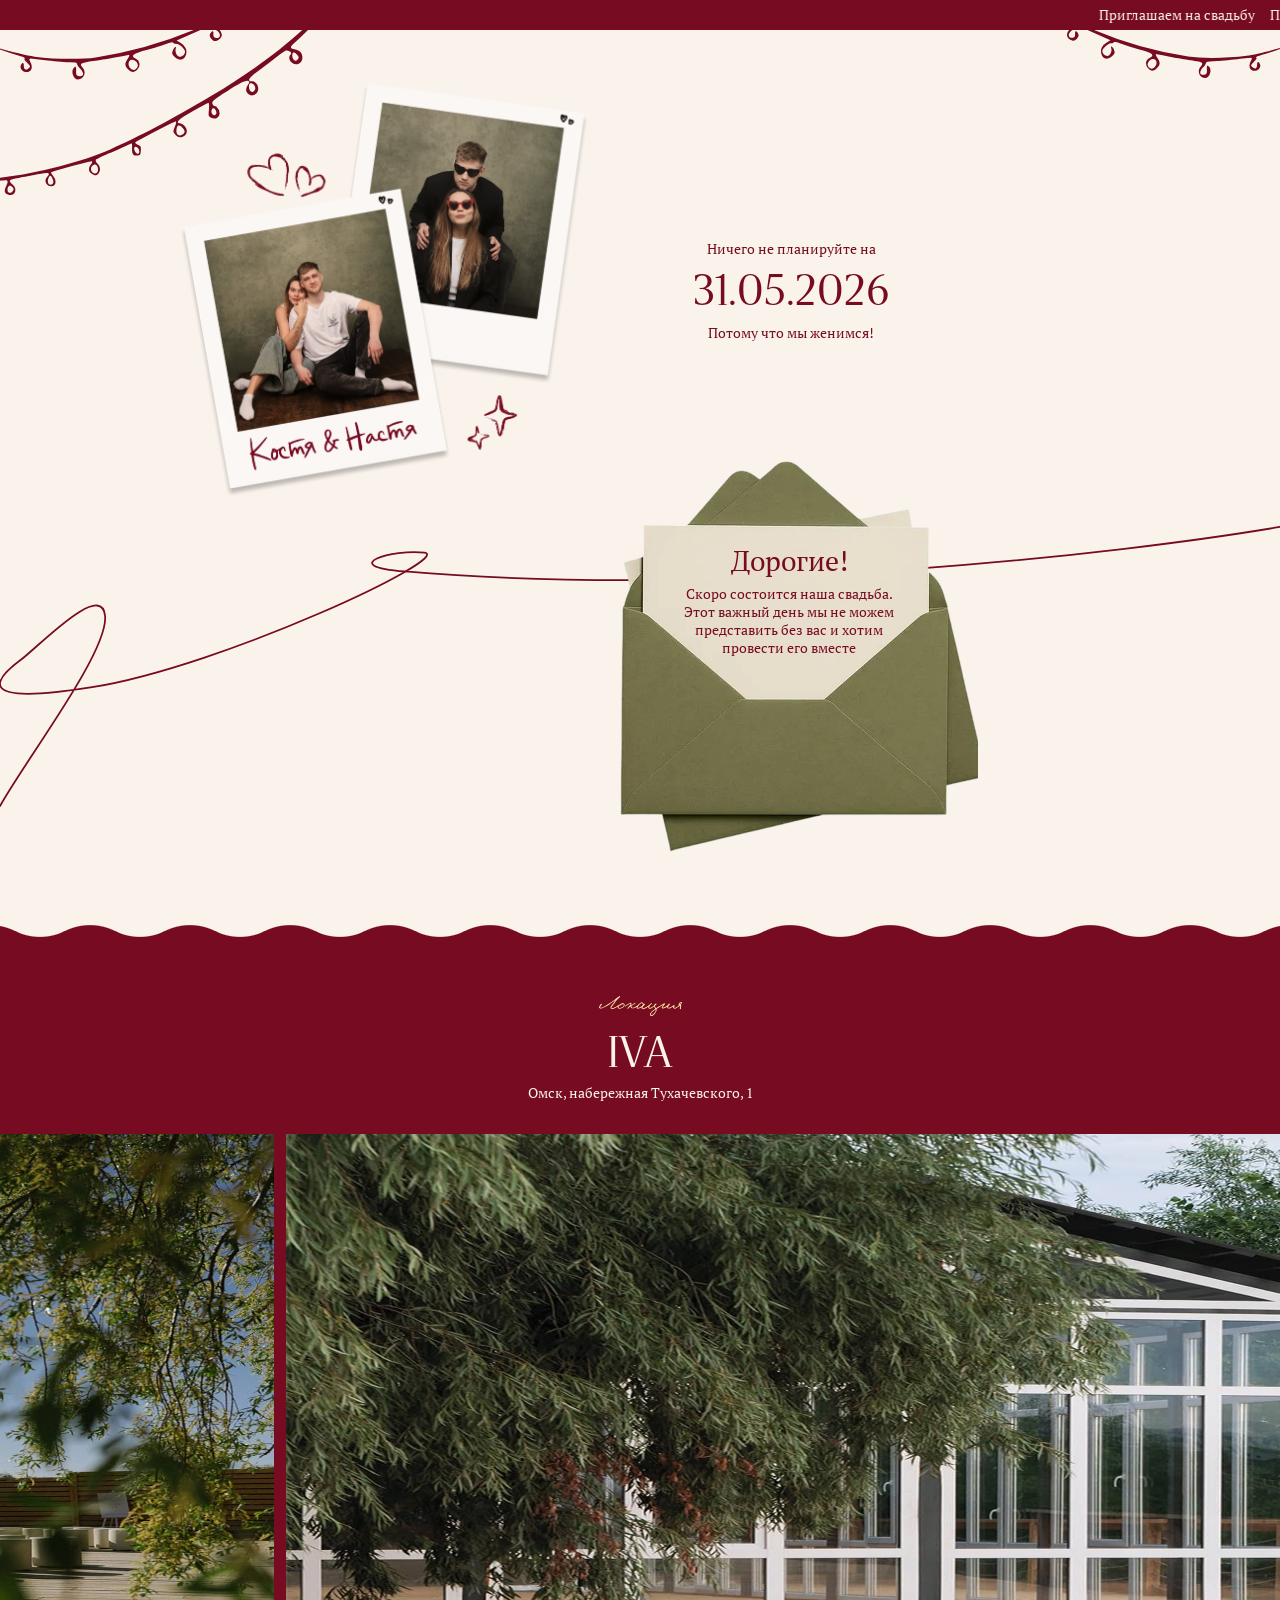
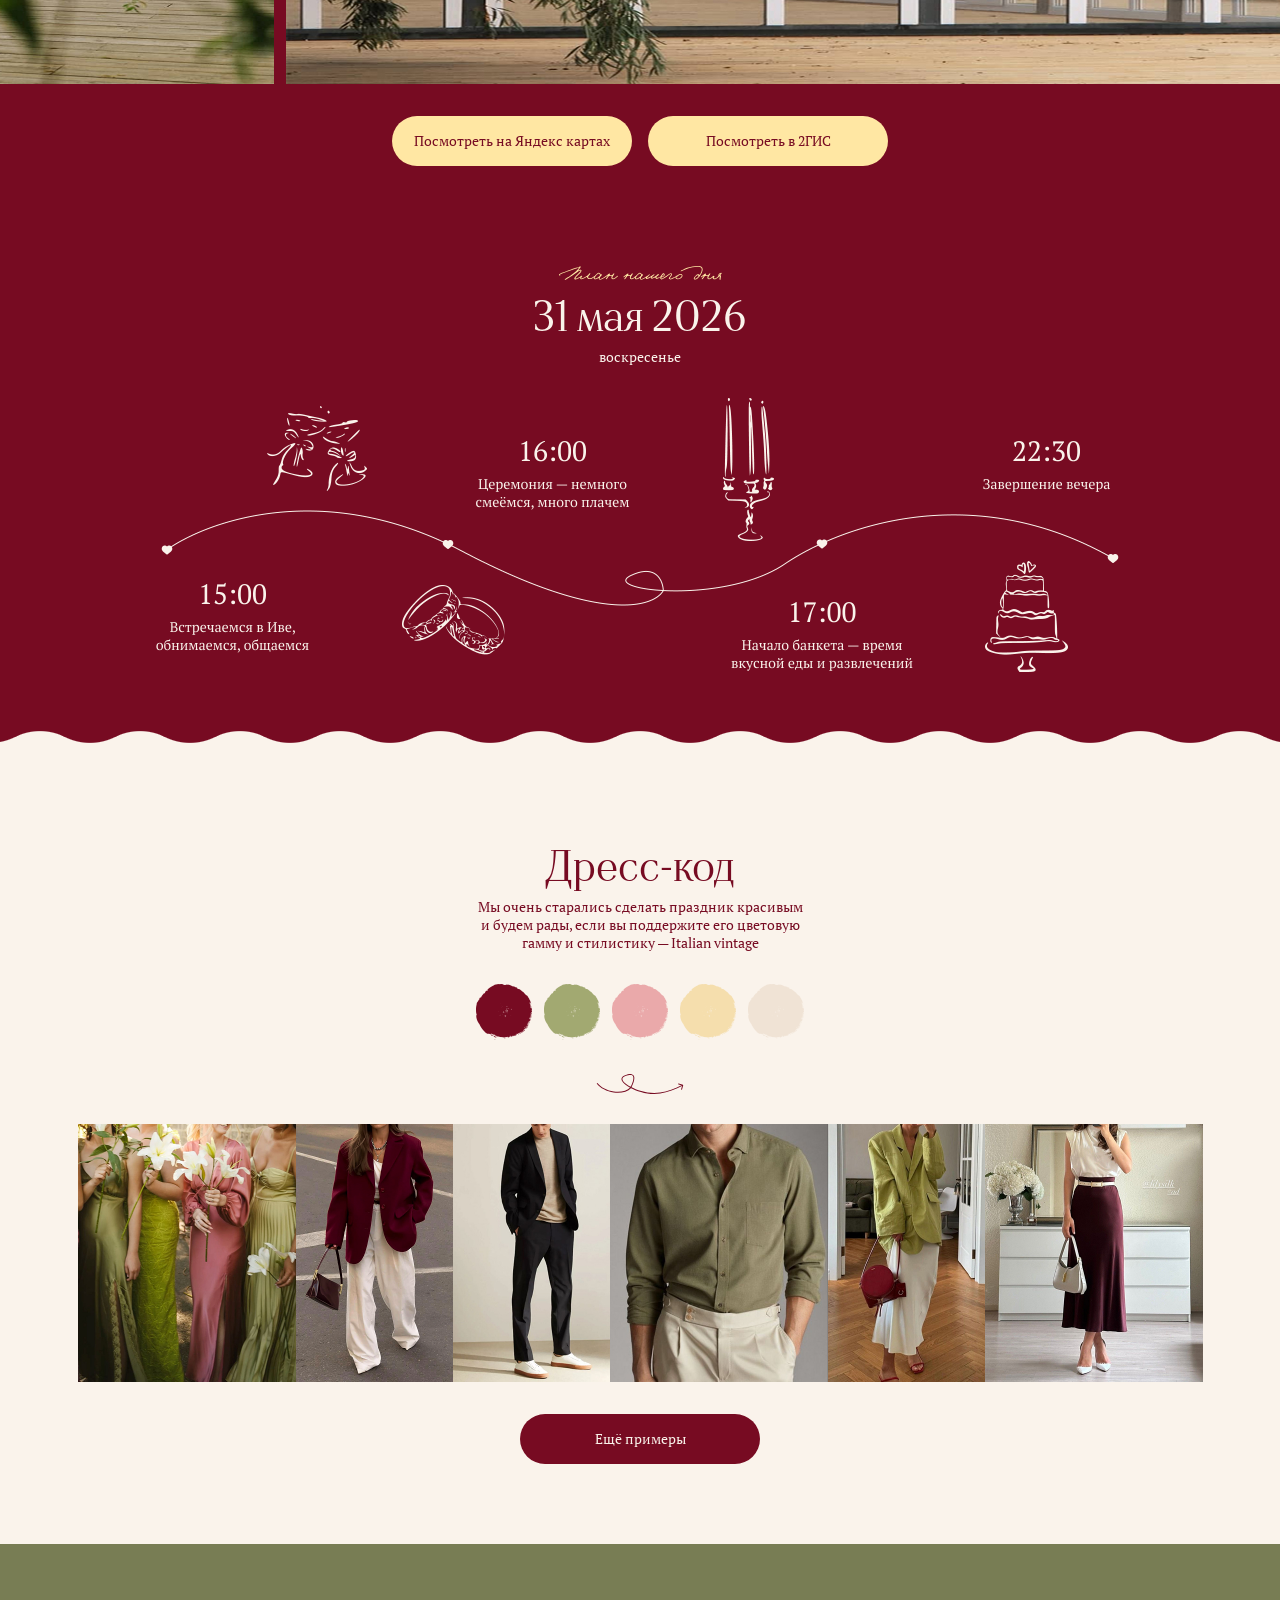
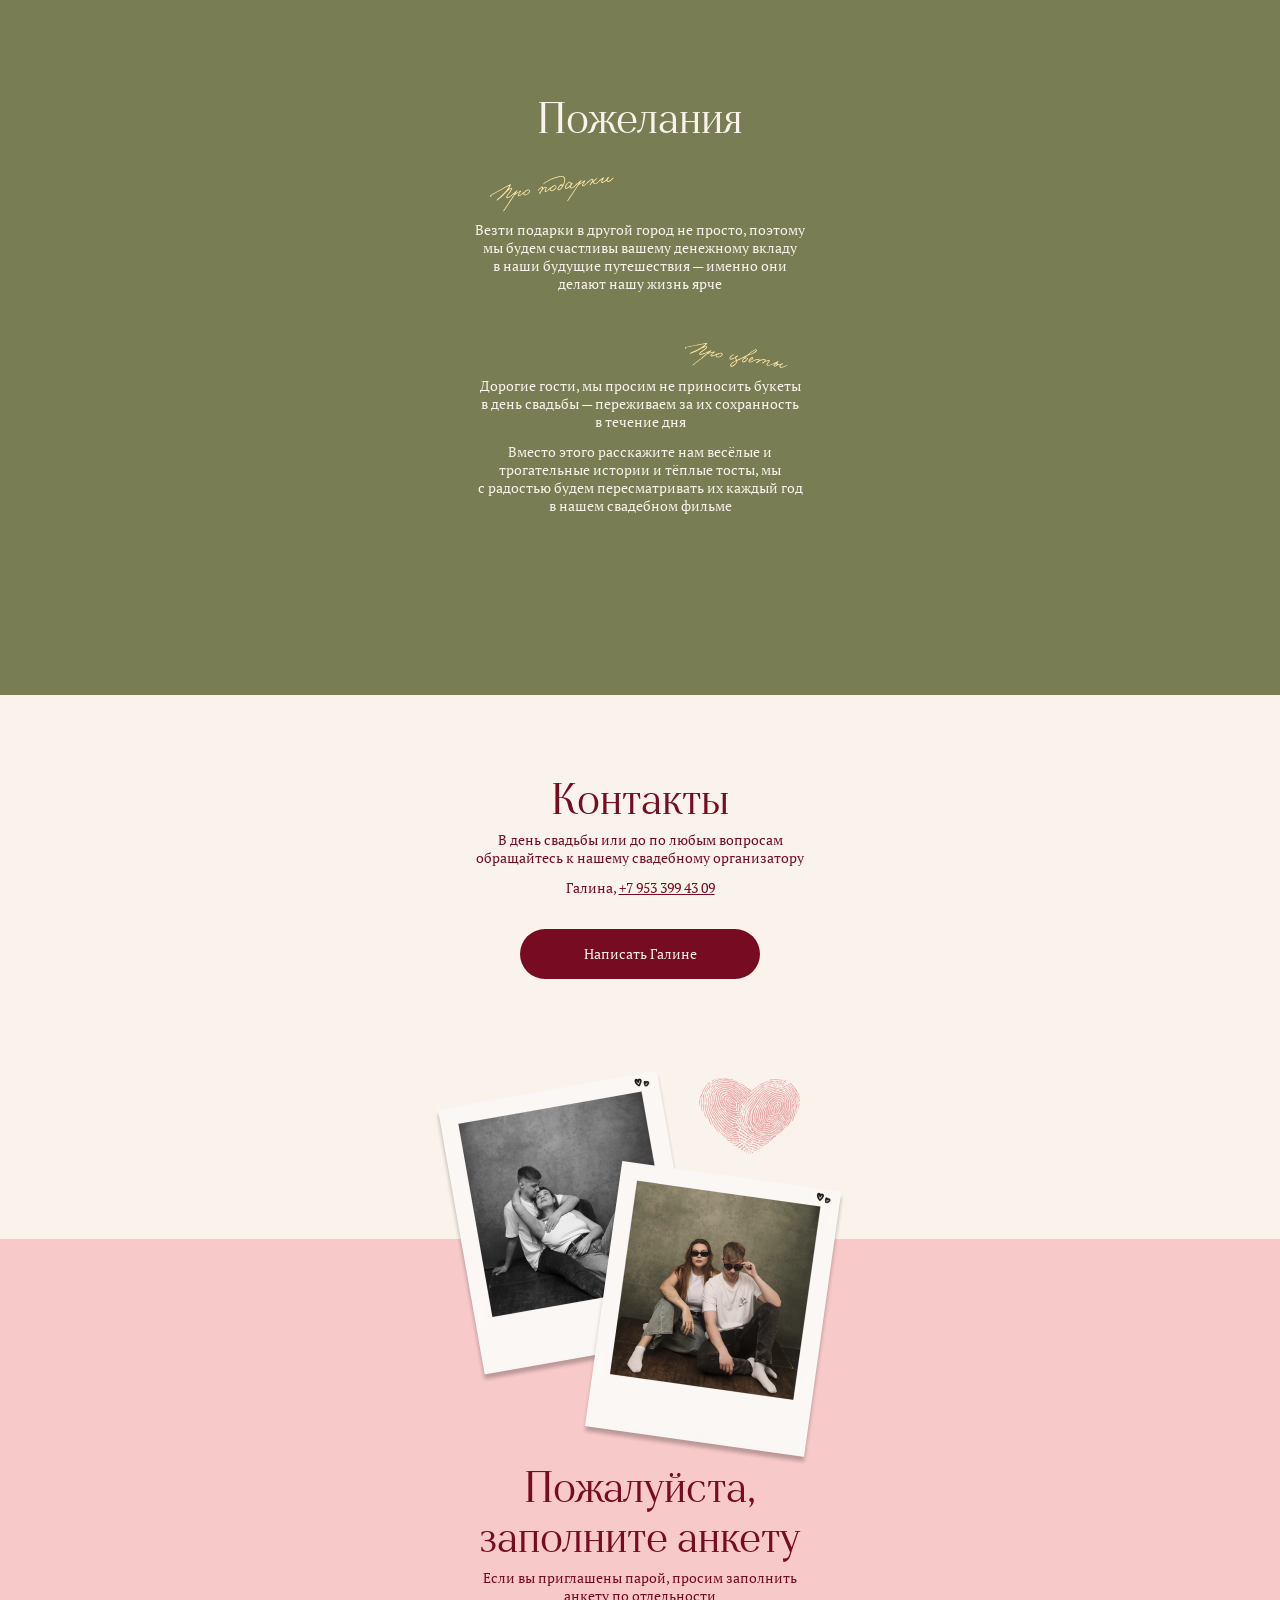
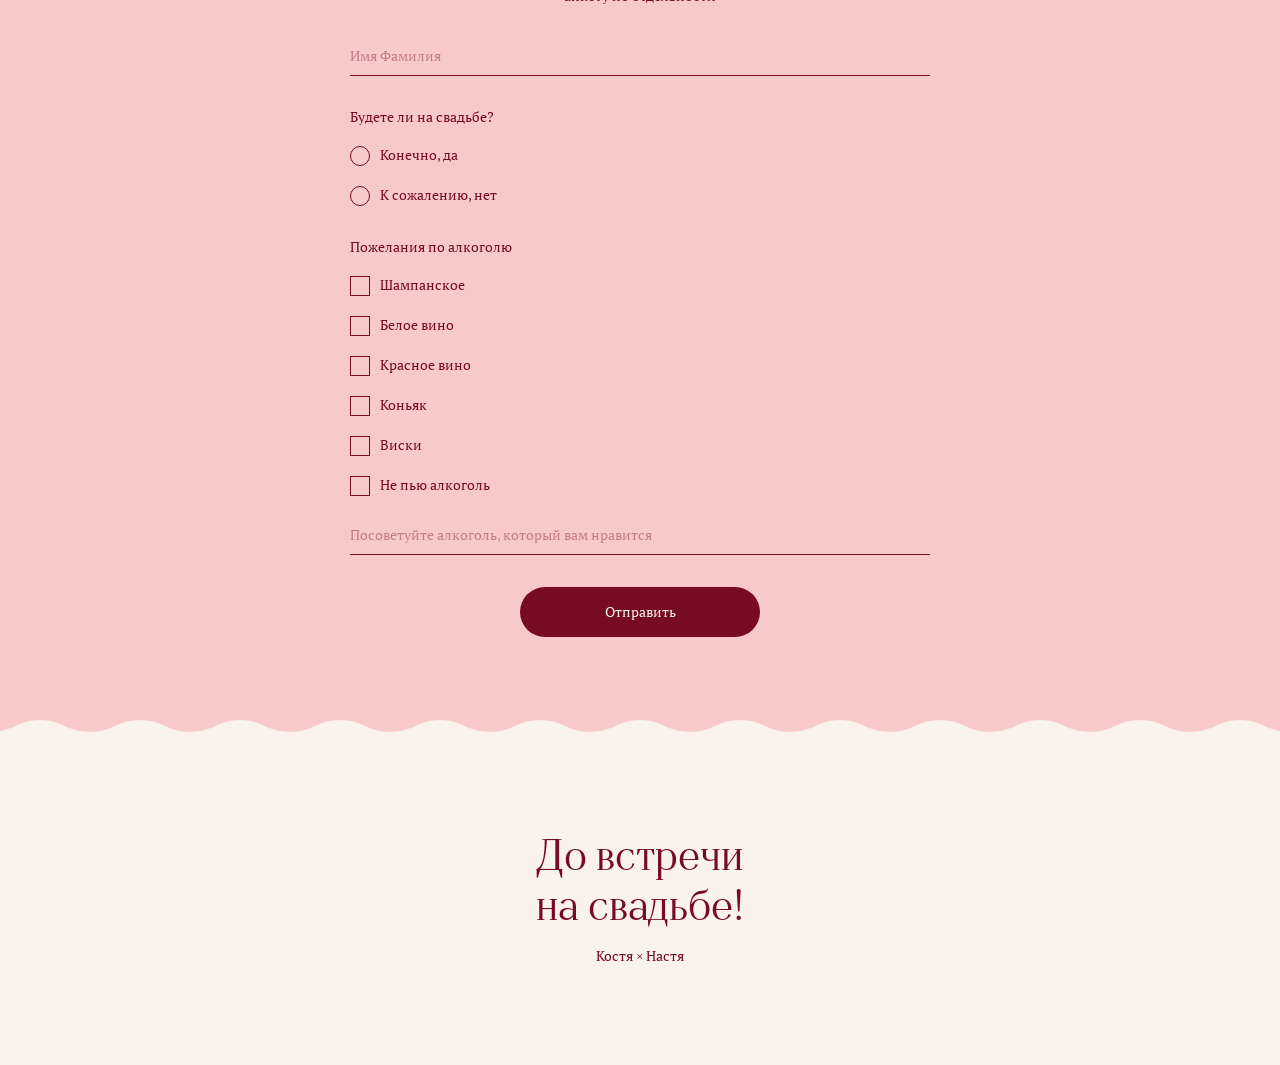
==== commit 3a4f5335: "feat(wedding): made desktop version of pages" ====
--- a/wedding-invitation.html
+++ b/wedding-invitation.html
@@ -13,7 +13,22 @@
 <body>
 	<header class="header">
 		<marquee class="header__ticker">
-			<span>Приглашаем на свадьбу&nbsp;&nbsp;&nbsp;&nbsp;Приглашаем на свадьбу&nbsp;&nbsp;&nbsp;&nbsp;Приглашаем на свадьбу&nbsp;&nbsp;&nbsp;&nbsp;Приглашаем на свадьбу&nbsp;&nbsp;&nbsp;&nbsp;Приглашаем на свадьбу&nbsp;&nbsp;&nbsp;&nbsp;Приглашаем на свадьбу&nbsp;&nbsp;&nbsp;&nbsp;Приглашаем на свадьбу</span>
+			<span>
+				Приглашаем на свадьбу&nbsp;&nbsp;&nbsp;&nbsp;
+				Приглашаем на свадьбу&nbsp;&nbsp;&nbsp;&nbsp;
+				Приглашаем на свадьбу&nbsp;&nbsp;&nbsp;&nbsp;
+				Приглашаем на свадьбу&nbsp;&nbsp;&nbsp;&nbsp;
+				Приглашаем на свадьбу&nbsp;&nbsp;&nbsp;&nbsp;
+				Приглашаем на свадьбу&nbsp;&nbsp;&nbsp;&nbsp;
+				Приглашаем на свадьбу&nbsp;&nbsp;&nbsp;&nbsp;
+				Приглашаем на свадьбу&nbsp;&nbsp;&nbsp;&nbsp;
+				Приглашаем на свадьбу&nbsp;&nbsp;&nbsp;&nbsp;
+				Приглашаем на свадьбу&nbsp;&nbsp;&nbsp;&nbsp;
+				Приглашаем на свадьбу&nbsp;&nbsp;&nbsp;&nbsp;
+				Приглашаем на свадьбу&nbsp;&nbsp;&nbsp;&nbsp;
+				Приглашаем на свадьбу&nbsp;&nbsp;&nbsp;&nbsp;
+				Приглашаем на свадьбу
+			</span>
 		</marquee>
 
 		<div class="header__content-container">
@@ -64,7 +79,16 @@
 				<div class="timeline__handwrite-title"></div>
 				<h1>31 мая 2026</h1>
 				<p>воскресенье</p>
-				<img class="timeline__image" src="static/wedding-invitation/timeline-vertical.png" alt="План дня">
+				<img
+					class="timeline__image timeline__image_vertical"
+					src="static/wedding-invitation/timeline-vertical.png"
+					alt="План дня"
+				>
+				<img
+					class="timeline__image timeline__image_horizontal"
+					src="static/wedding-invitation/timeline-horizontal.png"
+					alt="План дня"
+				>
 			</section>
 		</div>
 
@@ -151,21 +175,20 @@
 				</p>
 
 				<form
-					class="survey__action"
+					class="survey__form"
 					method="post"
-					target="_blank"
 					action="https://formhub.dev/io/fb8d68c0d91c0b178b36d0190e1a7c506973d2714e2d1"
 				>
-					<input name="name" type="text" placeholder="Имя Фамилия" />
+					<input name="name" type="text" placeholder="Имя Фамилия" required />
 
 					<div class="survey__form-section">
 						<p>Будете ли на свадьбе?</p>
 						<div class="survey__form-control">
-							<input type="radio" name="will-go" id="will-go-yes" value="Да" />
+							<input type="radio" name="will-go" id="will-go-yes" value="Да" required />
 							<label for="will-go-yes">Конечно, да</label>
 						</div>
 						<div class="survey__form-control">
-							<input type="radio" name="will-go" id="will-go-no" value="Нет" />
+							<input type="radio" name="will-go" id="will-go-no" value="Нет" required />
 							<label for="will-go-no">К сожалению, нет</label>
 						</div>
 					</div>
--- a/styles/wedding-invitation.css
+++ b/styles/wedding-invitation.css
@@ -21,14 +21,14 @@
     radial-gradient(19.21px at 50% calc(100% + 15px),#0000 99%,#000 101%) 50% calc(100% - 12px)/48px 100% repeat-x;
 
   --wave-mask-huge:
-    radial-gradient(56.23px at 50% 79.2px,#000 99%,#0000 101%) calc(50% - 72px) 0/144px 51% repeat-x,
-    radial-gradient(56.23px at 50% -43.2px,#0000 99%,#000 101%) 50% 36px/144px calc(51% - 36px) repeat-x,
-    radial-gradient(56.23px at 50% calc(100% - 79.2px),#000 99%,#0000 101%) calc(50% - 72px) 100%/144px 51% repeat-x,
-    radial-gradient(56.23px at 50% calc(100% + 43.2px),#0000 99%,#000 101%) 50% calc(100% - 36px)/144px calc(51% - 36px) repeat-x;
+    radial-gradient(55.9px at 50% 75px,#000 99%,#0000 101%) calc(50% - 50px) 0/100px 51% repeat-x,
+    radial-gradient(55.9px at 50% -50px,#0000 99%,#000 101%) 50% 25px/100px calc(51% - 25px) repeat-x,
+    radial-gradient(55.9px at 50% calc(100% - 75px),#000 99%,#0000 101%) calc(50% - 50px) 100%/100px 51% repeat-x,
+    radial-gradient(55.9px at 50% calc(100% + 50px),#0000 99%,#000 101%) 50% calc(100% - 25px)/100px calc(51% - 25px) repeat-x;
 
   --wave-mask-huge-bottom:
-    radial-gradient(56.23px at 50% calc(100% - 79.2px),#000 99%,#0000 101%) calc(50% - 72px) 100%/144px 100%,
-    radial-gradient(56.23px at 50% calc(100% + 43.2px),#0000 99%,#000 101%) 50% calc(100% - 36px)/144px 100% repeat-x;
+    radial-gradient(55.9px at 50% calc(100% - 75px),#000 99%,#0000 101%) calc(50% - 50px) 100%/100px 100% repeat-x,
+    radial-gradient(55.9px at 50% calc(100% + 50px),#0000 99%,#000 101%) 50% calc(100% - 25px)/100px 100% repeat-x;
 }
 
 body {
@@ -195,6 +195,8 @@
   top: 0;
   left: 0;
   background-image: url('../static/wedding-invitation/left-lights-stripe.svg');
+  background-repeat: no-repeat;
+  background-size: contain;
 }
 
 .header__content-container::after {
@@ -205,6 +207,8 @@
   top: 0;
   right: 0;
   background-image: url('../static/wedding-invitation/right-lights-stripe.svg');
+  background-repeat: no-repeat;
+  background-size: contain;
 }
 
 .header__photos {
@@ -267,8 +271,9 @@
   margin: 32px auto 0;
   display: flex;
   flex-direction: column;
-  row-gap: 12px;
+  gap: 12px;
   width: 100%;
+  max-width: 580px;
 }
 
 .location__action {
@@ -277,7 +282,7 @@
   flex-direction: column;
   align-items: stretch;
   align-self: stretch;
-  row-gap: 16px;
+  gap: 16px;
 }
 
 .location__action button {
@@ -302,8 +307,16 @@
 
 .timeline__image {
   margin: 32px auto 0;
+}
+
+.timeline__image_vertical {
   width: 100%;
   max-width: 343px;
+}
+
+.timeline__image_horizontal {
+  max-width: 974px;
+  display: none;
 }
 
 .dress-code {
@@ -373,6 +386,10 @@
   background-color: var(--color-secondary);
 
   mask:
+    linear-gradient(#000 0 0) exclude,
+    url('../static/wedding-invitation/mask-heart-top.svg') top/contain no-repeat exclude,
+    url('../static/wedding-invitation/mask-heart-bottom.svg') bottom/contain no-repeat exclude;
+  -webkit-mask:
     linear-gradient(#000 0 0) exclude,
     url('../static/wedding-invitation/mask-heart-top.svg') top/contain no-repeat exclude,
     url('../static/wedding-invitation/mask-heart-bottom.svg') bottom/contain no-repeat exclude;
@@ -456,7 +473,7 @@
 }
 
 .survey__wave {
-  height: 30px;
+  height: 32px;
   background-color: var(--color-tretiary);
   mask: var(--wave-mask-tiny-bottom);
   -webkit-mask: var(--wave-mask-tiny-bottom);
@@ -489,12 +506,13 @@
   column-gap: 10px;
 }
 
-.survey__action {
+.survey__form {
   margin: 32px 0 0;
   display: flex;
   flex-direction: column;
   align-items: stretch;
   align-self: stretch;
+  width: 100%;
 }
 
 .footer {
@@ -507,3 +525,119 @@
 .footer__description {
   margin: 16px 0 0;
 }
+
+@media (min-width: 580px) {
+  .header__content-container {
+    background-image: url('../static/wedding-invitation/cherkash-big.svg');
+    background-position-y: 90%;
+  }
+
+  .alternative-block {
+    mask: var(--wave-mask-huge);
+    -webkit-mask: var(--wave-mask-huge);
+  }
+
+  .location__action {
+    flex-direction: row;
+    align-self: center;
+  }
+
+  .dress-code {
+    animation: none;
+  }
+
+  .dress-code__examples {
+    justify-content: center;
+  }
+
+  .dress-code__action,
+  .contacts__action {
+    align-self: center;
+  }
+
+  .location__action button,
+  .dress-code__action button,
+  .contacts__action button {
+    min-width: 240px;
+  }
+
+  .rule-set {
+    mask: none;
+    -webkit-mask: none;
+  }
+
+  .survey__block {
+    justify-content: center;
+  }
+
+  .survey__wave {
+    mask: var(--wave-mask-huge-bottom);
+    -webkit-mask: var(--wave-mask-huge-bottom);
+  }
+
+  .survey__form {
+    min-width: 548px;
+    max-width: 580px;
+    align-self: center;
+  }
+
+  .survey__form button {
+    min-width: 240px;
+    align-self: center;
+  }
+}
+
+@media (min-width: 1252px) {
+  .header__content-container {
+    display: grid;
+    grid-template:
+      "empty-one date empty-two" 6fr
+      "empty-one envelope empty-two" 10fr / 2fr 1fr 1fr;
+    margin-bottom: 44px;
+  }
+
+  .header__content-container::before {
+    width: 308px;
+    height: 165px;
+  }
+
+  .header__content-container::after {
+    width: 213px;
+    height: 48px;
+  }
+
+  .header__photos {
+    left: 30%;
+    width: 32vw;
+    height: auto;
+  }
+
+  .header__event-date {
+    margin-top: 210px;
+    grid-area: date;
+  }
+
+  .header__envelope {
+    grid-area: envelope;
+  }
+
+  .location__photos {
+    flex: 1 0 0;
+    flex-direction: row;
+    justify-content: center;
+    width: auto;
+    max-height: 550px;
+  }
+
+  .location__photos img {
+    flex-basis: 0;
+  }
+
+  .timeline__image_vertical {
+    display: none;
+  }
+
+  .timeline__image_horizontal {
+    display: block;
+  }
+}
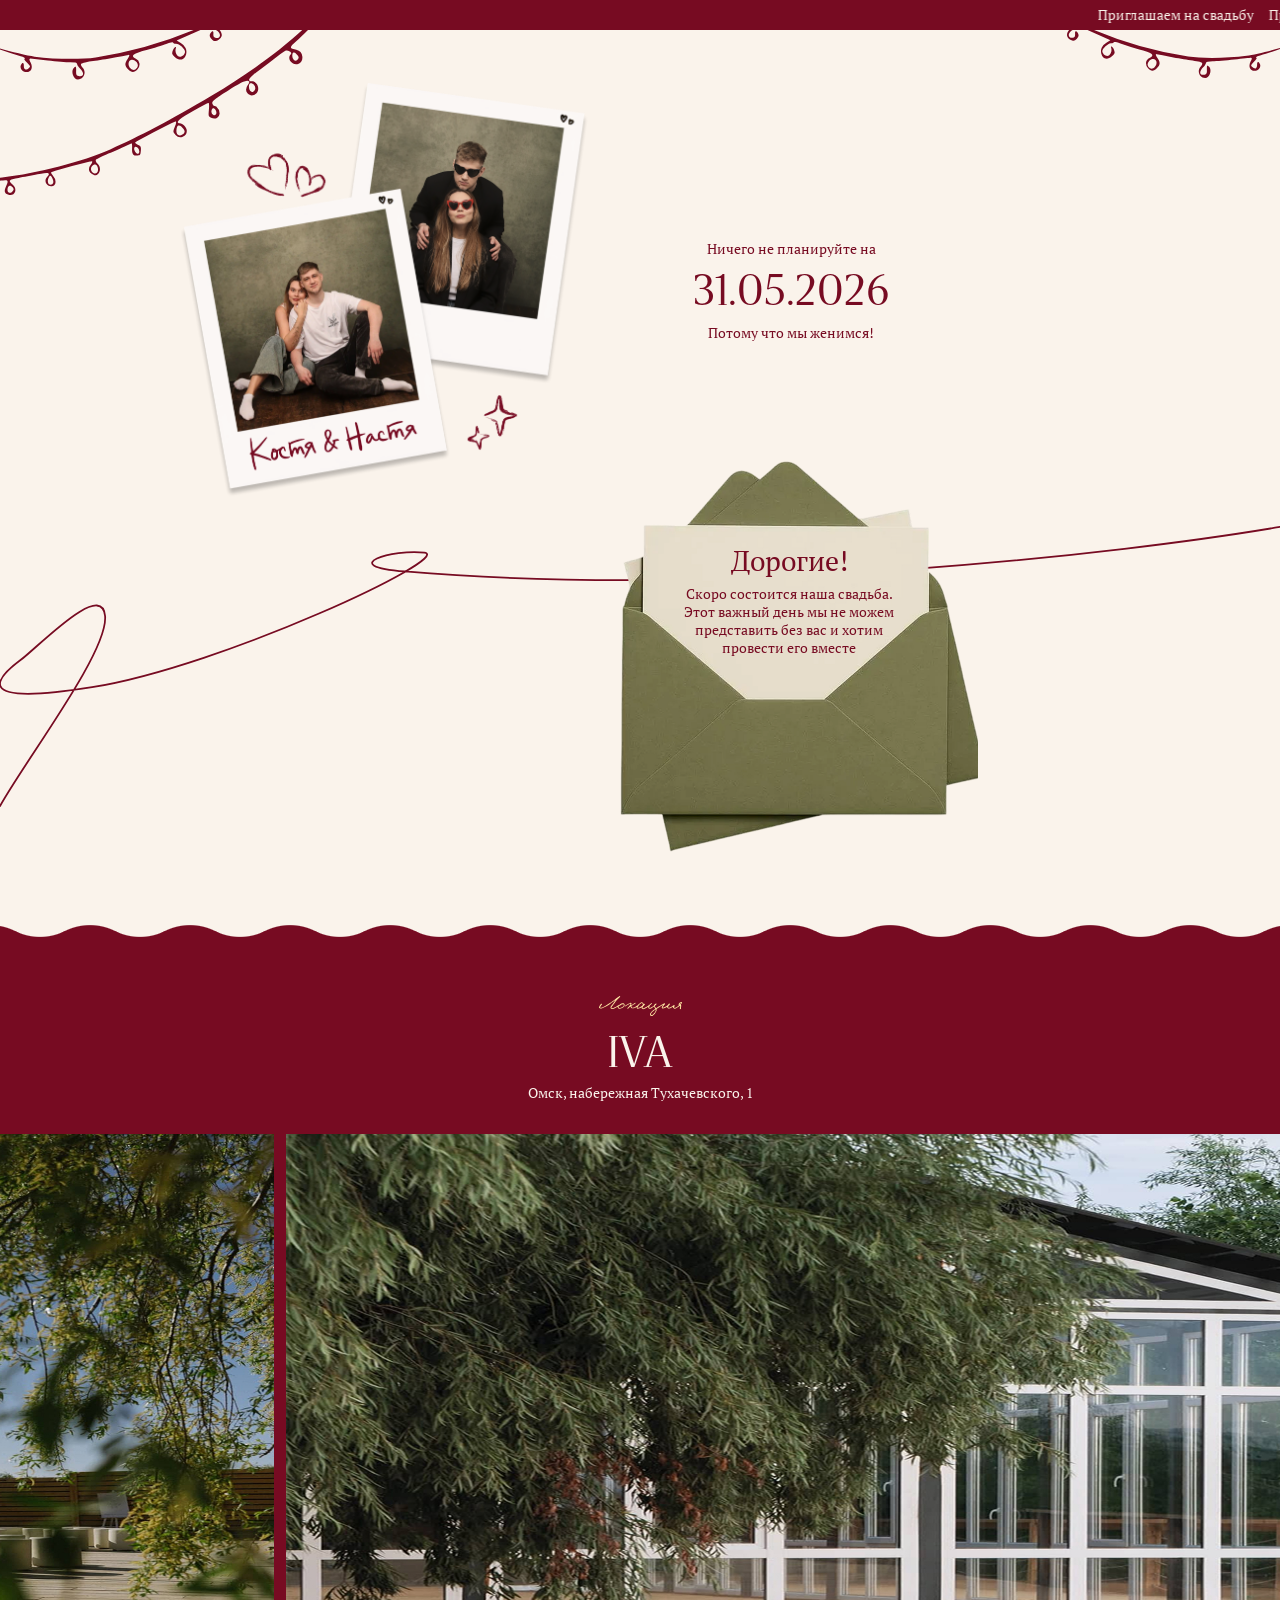
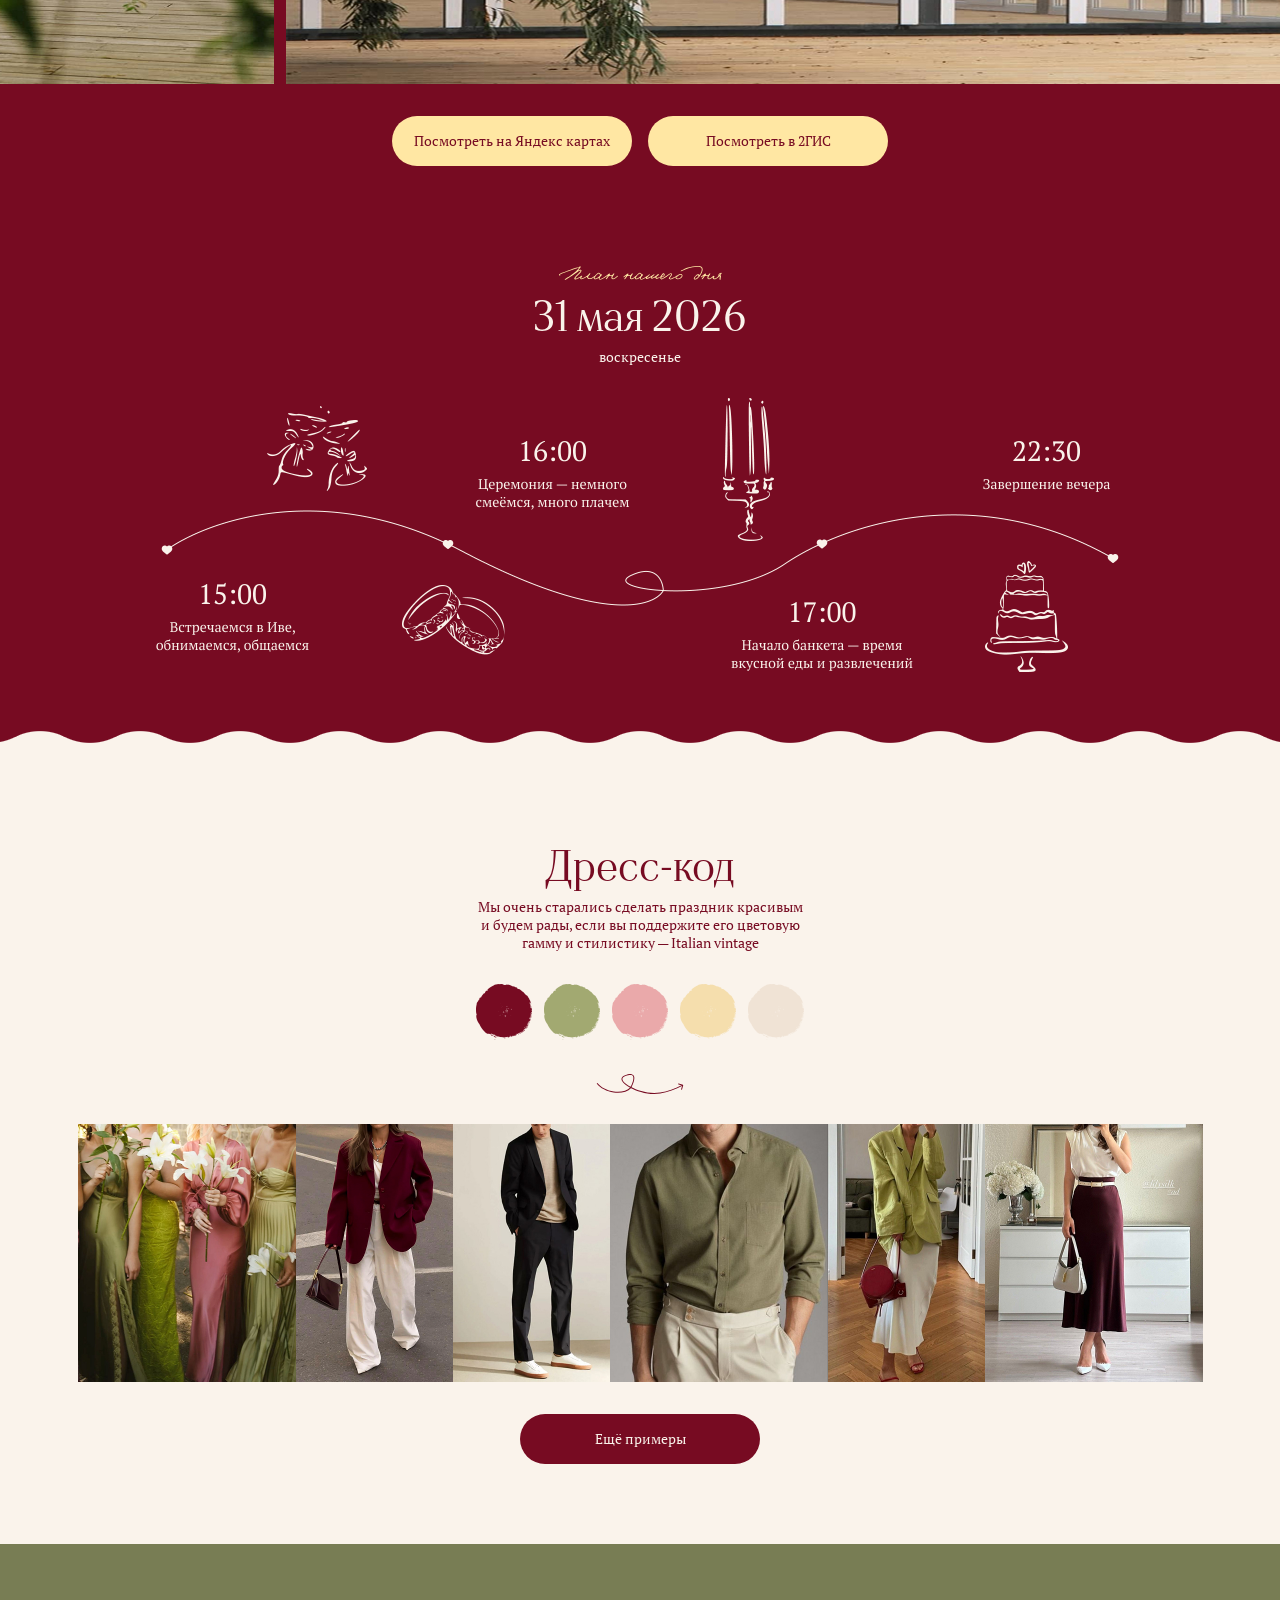
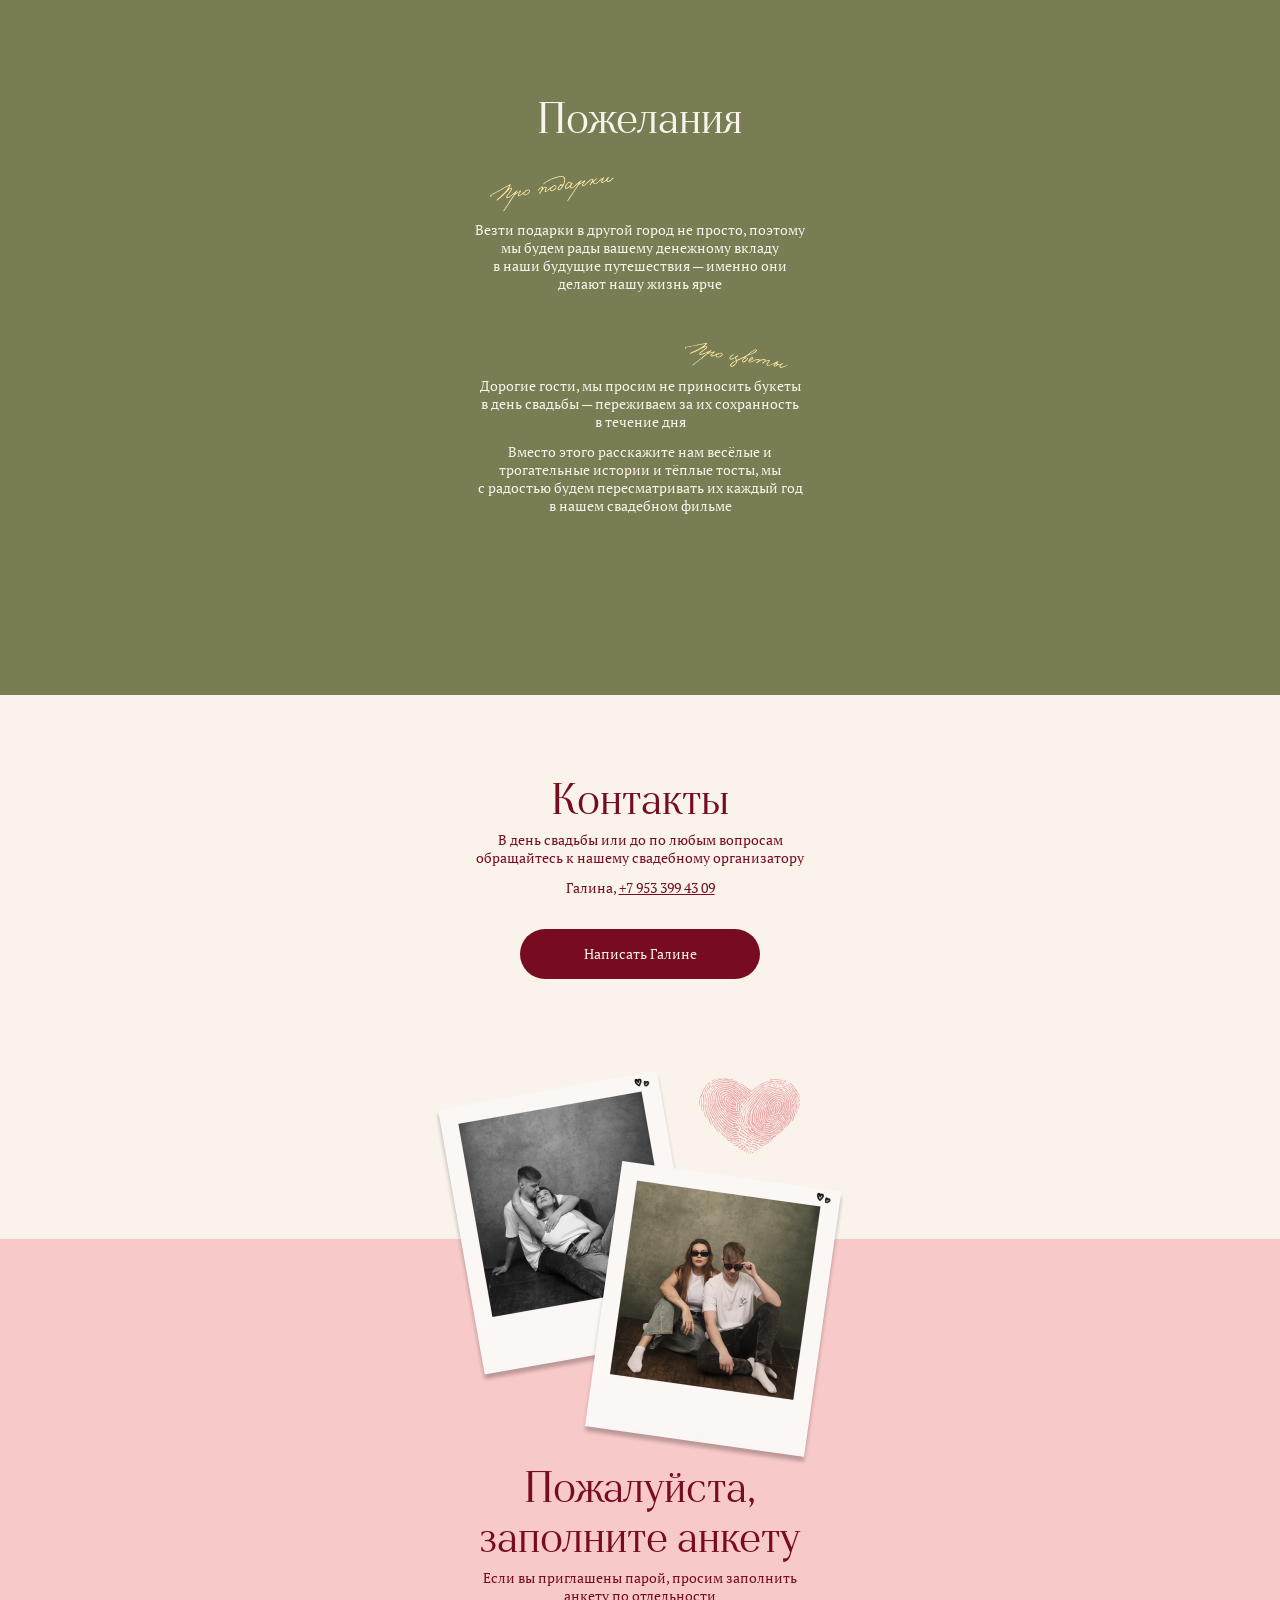
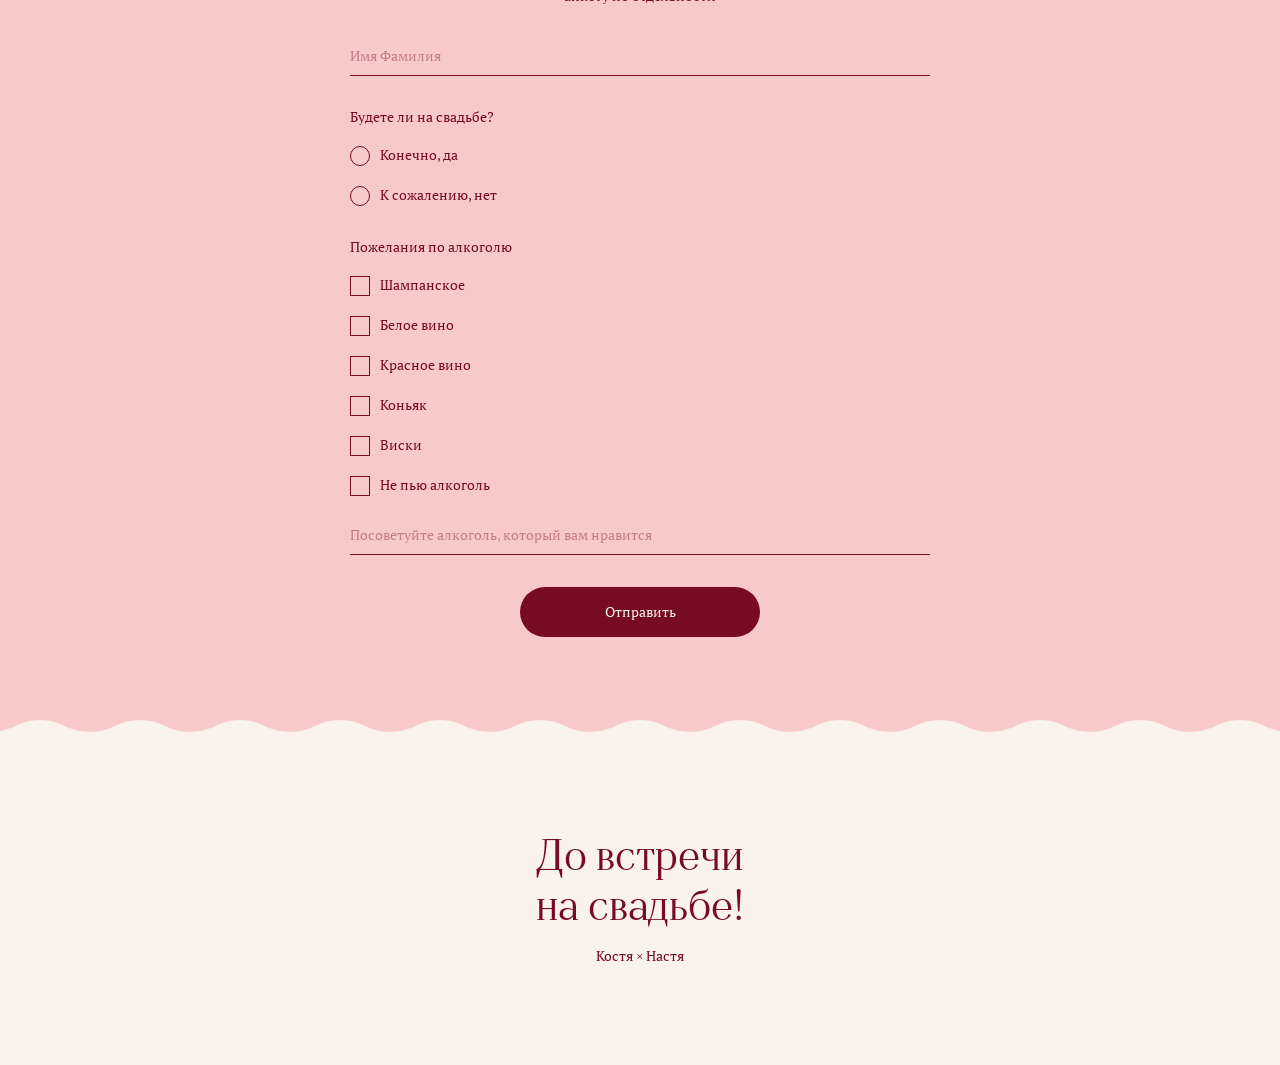
==== commit 1aa9a5b8: "chore(wedding): replaced open form key" ====
--- a/wedding-invitation.html
+++ b/wedding-invitation.html
@@ -124,7 +124,7 @@
 				<div class="rule-set__handwrite-title"></div>
 				<p>
 					Везти подарки в другой город не просто, поэтому<br>
-					мы будем счастливы вашему денежному вкладу<br>
+					мы будем рады вашему денежному вкладу<br>
 					в наши будущие путешествия — именно они<br>
 					делают нашу жизнь ярче
 				</p>
@@ -177,7 +177,7 @@
 				<form
 					class="survey__form"
 					method="post"
-					action="https://formhub.dev/io/fb8d68c0d91c0b178b36d0190e1a7c506973d2714e2d1"
+					action="https://formhub.dev/io/16050bc89038be83221493ca72db84e469836d94c7c48"
 				>
 					<input name="name" type="text" placeholder="Имя Фамилия" required />
 
